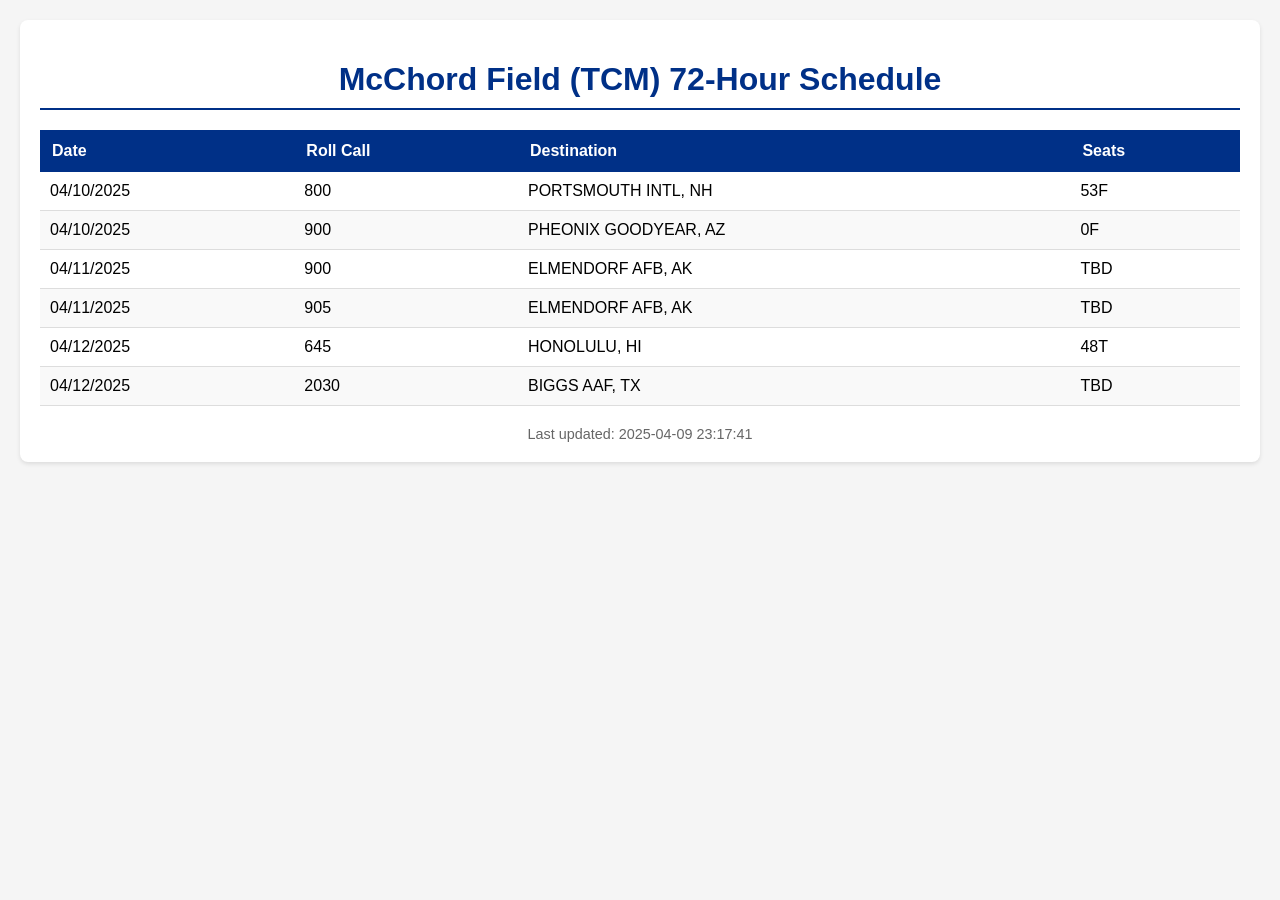
==== index.html @ 62aa18d7 "Initial commit" ====
<!DOCTYPE html>
    <html>
    <head>
        <title>McChord Field (TCM) 72-Hour Schedule</title>
        <style>
            body {
                font-family: Arial, sans-serif;
                margin: 20px;
                background-color: #f5f5f5;
            }
            .container {
                max-width: 1200px;
                margin: 0 auto;
                background-color: white;
                padding: 20px;
                border-radius: 8px;
                box-shadow: 0 2px 4px rgba(0, 0, 0, 0.1);
            }
            h1 {
                color: #003087;
                text-align: center;
                padding-bottom: 10px;
                border-bottom: 2px solid #003087;
                margin-bottom: 20px;
            }
            table {
                width: 100%;
                border-collapse: collapse;
                margin-top: 20px;
            }
            th {
                background-color: #003087;
                color: white;
                padding: 12px;
                text-align: left;
            }
            td {
                padding: 10px;
                border-bottom: 1px solid #ddd;
            }
            tr:nth-child(even) {
                background-color: #f9f9f9;
            }
            tr:hover {
                background-color: #f0f0f0;
            }
            .timestamp {
                text-align: center;
                color: #666;
                font-size: 0.9em;
                margin-top: 20px;
            }
        </style>
    </head>
    <body>
        <div class="container">
            <h1>McChord Field (TCM) 72-Hour Schedule</h1>
            <table class="dataframe table">
  <thead>
    <tr style="text-align: right;">
      <th>Date</th>
      <th>Roll Call</th>
      <th>Destination</th>
      <th>Seats</th>
    </tr>
  </thead>
  <tbody>
    <tr>
      <td>04/10/2025</td>
      <td>800</td>
      <td>PORTSMOUTH INTL, NH</td>
      <td>53F</td>
    </tr>
    <tr>
      <td>04/10/2025</td>
      <td>900</td>
      <td>PHEONIX GOODYEAR, AZ</td>
      <td>0F</td>
    </tr>
    <tr>
      <td>04/11/2025</td>
      <td>900</td>
      <td>ELMENDORF AFB, AK</td>
      <td>TBD</td>
    </tr>
    <tr>
      <td>04/11/2025</td>
      <td>905</td>
      <td>ELMENDORF AFB, AK</td>
      <td>TBD</td>
    </tr>
    <tr>
      <td>04/12/2025</td>
      <td>645</td>
      <td>HONOLULU, HI</td>
      <td>48T</td>
    </tr>
    <tr>
      <td>04/12/2025</td>
      <td>2030</td>
      <td>BIGGS AAF, TX</td>
      <td>TBD</td>
    </tr>
  </tbody>
</table>
            <div class="timestamp">Last updated: 2025-04-09 23:17:41</div>
        </div>
    </body>
    </html>
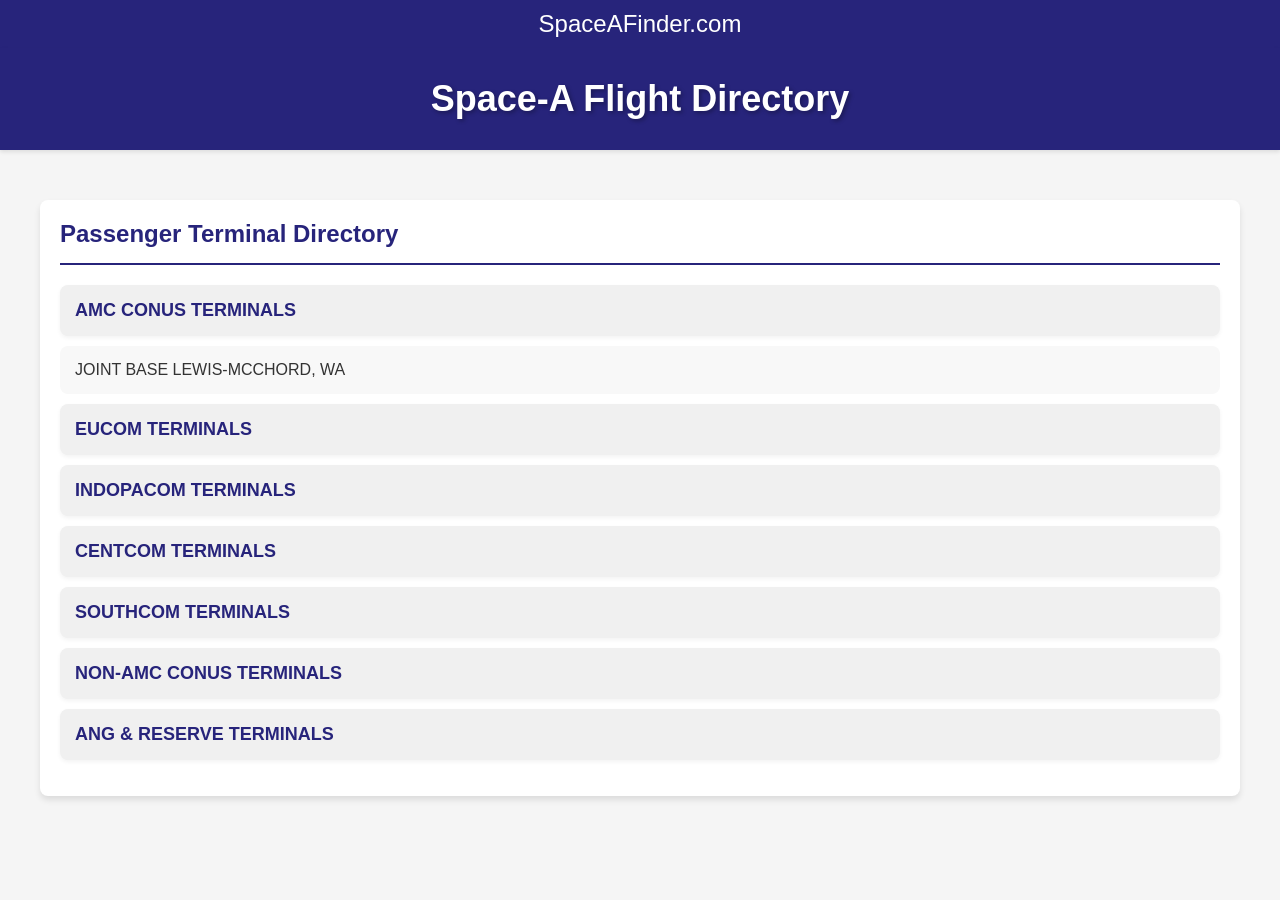
==== commit d3ba6368: "Update website content - 2025-04-11 16:00:18 UTC" ====
--- a/index.html
+++ b/index.html
@@ -2,109 +2,171 @@
     <!DOCTYPE html>
     <html>
     <head>
-        <title>McChord Field (TCM) 72-Hour Schedule</title>
+        <title>SpaceAFinder.com</title>
         <style>
-            body {
-                font-family: Arial, sans-serif;
-                margin: 20px;
-                background-color: #f5f5f5;
+            
+        body {
+            font-family: 'Segoe UI', Arial, sans-serif;
+            margin: 0;
+            padding: 0;
+            background-color: #f5f5f5;
+            min-height: 100vh;
+        }
+        .site-header {
+            background-color: #27247B;
+            color: white;
+            text-align: center;
+            padding: 10px;
+            font-size: 24px;
+            box-shadow: 0 2px 4px rgba(0,0,0,0.1);
+        }
+        .site-header a {
+            color: white;
+            text-decoration: none;
+        }
+        .page-header {
+            background-color: #27247B;
+            color: white;
+            text-align: center;
+            padding: 30px 20px;
+            margin-bottom: 30px;
+            box-shadow: 0 2px 4px rgba(0,0,0,0.1);
+        }
+        .page-header h1 {
+            font-size: 36px;
+            margin: 0;
+            text-shadow: 2px 2px 4px rgba(0,0,0,0.3);
+        }
+        .container {
+            max-width: 1200px;
+            margin: 0 auto;
+            padding: 20px;
+        }
+        .back-link {
+            display: inline-block;
+            margin-bottom: 20px;
+            color: #27247B;
+            text-decoration: none;
+            font-size: 16px;
+            transition: all 0.3s ease;
+        }
+        .back-link:hover {
+            color: #1a1852;
+            transform: translateX(-5px);
+        }
+        .nav-section {
+            background-color: white;
+            border-radius: 8px;
+            padding: 20px;
+            margin-bottom: 20px;
+            box-shadow: 0 4px 6px rgba(0,0,0,0.1);
+        }
+        table {
+            width: 100%;
+            border-collapse: collapse;
+            border: none;
+            box-shadow: 0 4px 6px rgba(0,0,0,0.1);
+            background-color: white;
+            border-radius: 8px;
+            overflow: hidden;
+        }
+        th {
+            background-color: #27247B;
+            color: white;
+            padding: 15px;
+            text-align: center;
+            font-size: 16px;
+            font-weight: 600;
+        }
+        td {
+            padding: 12px;
+            text-align: center;
+            border-bottom: 1px solid #eee;
+            background-color: white;
+        }
+        tr:nth-child(even) td {
+            background-color: #f8f9fa;
+        }
+        tr:hover td {
+            background-color: #f0f0f0;
+        }
+        .timestamp {
+            text-align: right;
+            color: #666;
+            font-size: 0.9em;
+            margin-top: 20px;
+            font-style: italic;
+        }
+    
+            .nav-links {
+                list-style: none;
+                padding: 0;
             }
-            .container {
-                max-width: 1200px;
-                margin: 0 auto;
-                background-color: white;
-                padding: 20px;
+            .nav-links li {
+                margin: 10px 0;
+            }
+            .nav-links a {
+                color: #333;
+                text-decoration: none;
+                font-size: 16px;
+                display: block;
+                padding: 15px;
                 border-radius: 8px;
-                box-shadow: 0 2px 4px rgba(0, 0, 0, 0.1);
+                transition: all 0.3s ease;
+                background-color: #f8f8f8;
             }
-            h1 {
-                color: #003087;
-                text-align: center;
-                padding-bottom: 10px;
-                border-bottom: 2px solid #003087;
-                margin-bottom: 20px;
+            .nav-links a:hover {
+                background-color: #27247B;
+                color: white;
+                transform: translateX(10px);
             }
-            table {
-                width: 100%;
-                border-collapse: collapse;
-                margin-top: 20px;
+            .terminal-section {
+                margin-left: 20px;
             }
-            th {
-                background-color: #003087;
-                color: white;
-                padding: 12px;
-                text-align: left;
+            .main-section {
+                font-weight: 600;
+                font-size: 18px;
+                color: #27247B;
+                padding: 15px;
+                background-color: #f0f0f0;
+                border-radius: 8px;
+                margin: 15px 0;
+                box-shadow: 0 2px 4px rgba(0,0,0,0.05);
             }
-            td {
-                padding: 10px;
-                border-bottom: 1px solid #ddd;
-            }
-            tr:nth-child(even) {
-                background-color: #f9f9f9;
-            }
-            tr:hover {
-                background-color: #f0f0f0;
-            }
-            .timestamp {
-                text-align: center;
-                color: #666;
-                font-size: 0.9em;
-                margin-top: 20px;
+            h2 {
+                color: #27247B;
+                border-bottom: 2px solid #27247B;
+                padding-bottom: 15px;
+                margin-top: 0;
+                font-size: 24px;
             }
         </style>
     </head>
     <body>
+        <div class="site-header">
+            <a href="index.html">SpaceAFinder.com</a>
+        </div>
+        <div class="page-header">
+            <h1>Space-A Flight Directory</h1>
+        </div>
         <div class="container">
-            <h1>McChord Field (TCM) 72-Hour Schedule</h1>
-            <table class="dataframe table">
-  <thead>
-    <tr style="text-align: right;">
-      <th>Date</th>
-      <th>Roll Call</th>
-      <th>Destination</th>
-      <th>Seats</th>
-    </tr>
-  </thead>
-  <tbody>
-    <tr>
-      <td>04/10/2025</td>
-      <td>800</td>
-      <td>PORTSMOUTH INTL, NH</td>
-      <td>53F</td>
-    </tr>
-    <tr>
-      <td>04/10/2025</td>
-      <td>900</td>
-      <td>PHEONIX GOODYEAR, AZ</td>
-      <td>0F</td>
-    </tr>
-    <tr>
-      <td>04/11/2025</td>
-      <td>900</td>
-      <td>ELMENDORF AFB, AK</td>
-      <td>TBD</td>
-    </tr>
-    <tr>
-      <td>04/11/2025</td>
-      <td>905</td>
-      <td>ELMENDORF AFB, AK</td>
-      <td>TBD</td>
-    </tr>
-    <tr>
-      <td>04/12/2025</td>
-      <td>645</td>
-      <td>HONOLULU, HI</td>
-      <td>48T</td>
-    </tr>
-    <tr>
-      <td>04/12/2025</td>
-      <td>2030</td>
-      <td>BIGGS AAF, TX</td>
-      <td>TBD</td>
-    </tr>
-  </tbody>
-</table>
-            <div class="timestamp">Last updated: 2025-04-09 23:17:41</div>
+            <div class="nav-section">
+                <h2>Passenger Terminal Directory</h2>
+                <ul class="nav-links">
+                    <li class="main-section">AMC CONUS TERMINALS</li>
+                    <li class="terminal-section">
+                        <ul class="nav-links">
+                            <li><a href="jblm.html">JOINT BASE LEWIS-MCCHORD, WA</a></li>
+                        </ul>
+                    </li>
+                    <li class="main-section">EUCOM TERMINALS</li>
+                    <li class="main-section">INDOPACOM TERMINALS</li>
+                    <li class="main-section">CENTCOM TERMINALS</li>
+                    <li class="main-section">SOUTHCOM TERMINALS</li>
+                    <li class="main-section">NON-AMC CONUS TERMINALS</li>
+                    <li class="main-section">ANG & RESERVE TERMINALS</li>
+                </ul>
+            </div>
         </div>
     </body>
     </html>
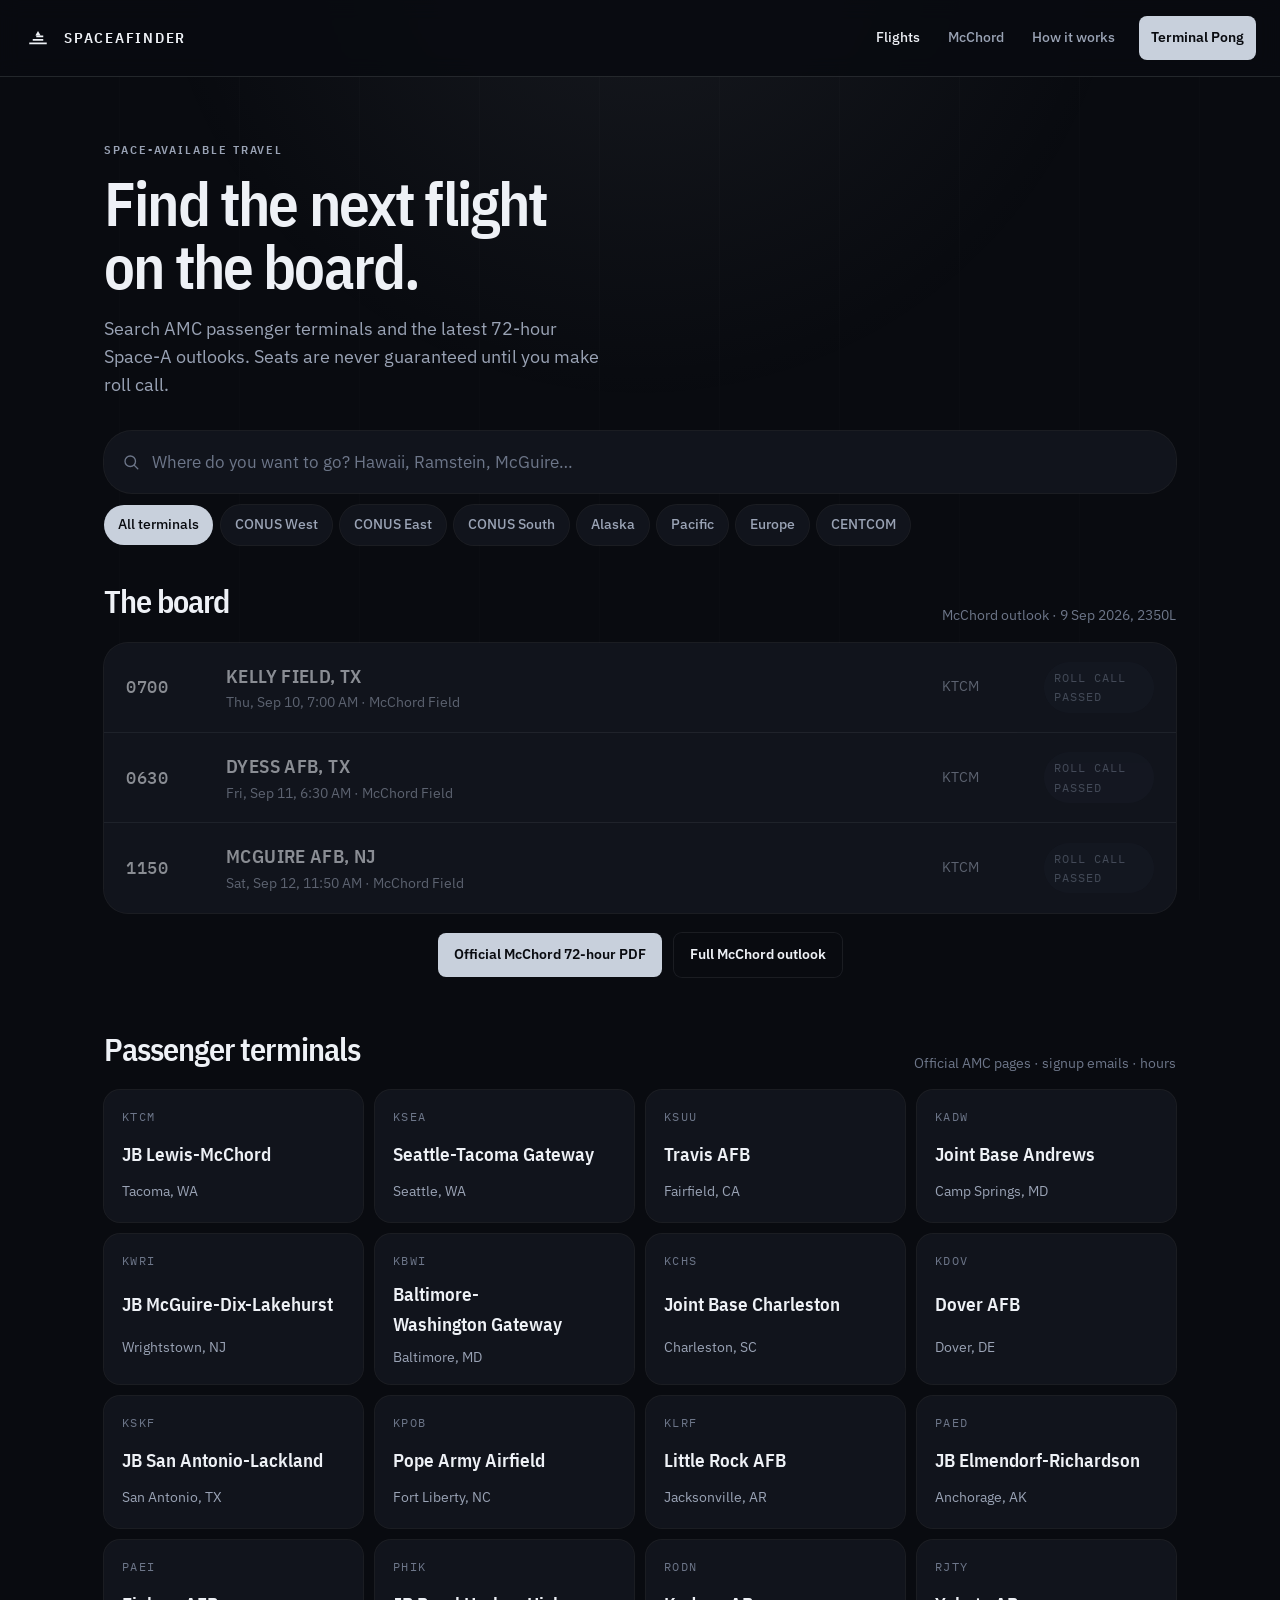
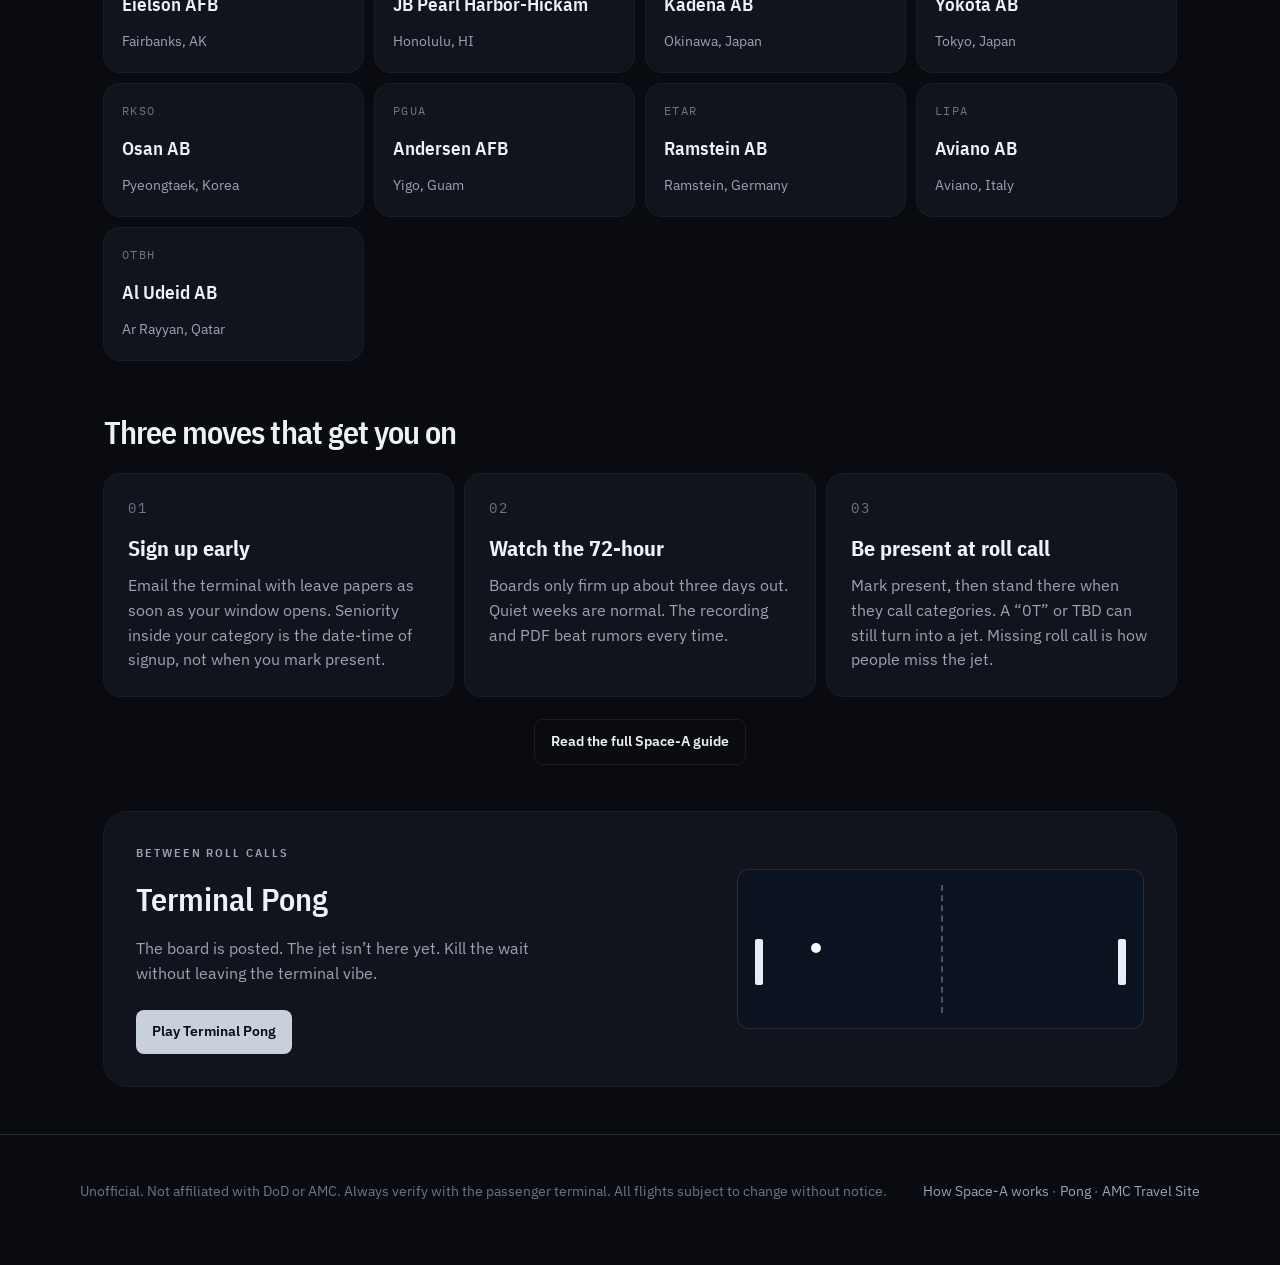
==== commit 97f7f057: "Redesign SpaceAFinder as a Space-A flight board Night-ops homepage with destination search, McChord " ====
--- a/index.html
+++ b/index.html
@@ -1,173 +1,120 @@
+<!DOCTYPE html>
+<html lang="en">
+<head>
+  <meta charset="UTF-8" />
+  <meta name="viewport" content="width=device-width, initial-scale=1" />
+  <title>SpaceAFinder — Find upcoming Space-A flights</title>
+  <meta name="description" content="Find upcoming Space-Available military flights. Search terminals, read 72-hour outlooks, and get to roll call." />
+  <meta name="theme-color" content="#090b10" />
+  <link rel="icon" href="favicon.svg" type="image/svg+xml" />
+  <link rel="preconnect" href="https://fonts.googleapis.com" />
+  <link rel="preconnect" href="https://fonts.gstatic.com" crossorigin />
+  <link href="https://fonts.googleapis.com/css2?family=IBM+Plex+Mono:wght@500&family=IBM+Plex+Sans+Condensed:wght@600&family=IBM+Plex+Sans:wght@400;500;600&display=swap" rel="stylesheet" />
+  <link rel="stylesheet" href="css/site.css" />
+  <meta property="og:title" content="SpaceAFinder — Find upcoming Space-A flights" />
+  <meta property="og:description" content="Search terminals and 72-hour Space-A outlooks. Unofficial. Seats are never guaranteed." />
+</head>
+<body>
+<div class="site-wrap">
+  <header class="topbar">
+    <a class="brand" href="index.html">
+      <span class="brand-mark" aria-hidden="true">
+        <svg viewBox="0 0 32 32"><path d="M6 22h20M10 18h12M14 14h8" stroke="currentColor" stroke-width="2" fill="none"/><path d="M16 8l3 5h-6z" fill="currentColor"/></svg>
+      </span>
+      <span class="brand-name">SpaceAFinder</span>
+    </a>
+    <nav class="nav" aria-label="Primary">
+      <a class="active" href="index.html">Flights</a>
+      <a href="jblm.html">McChord</a>
+      <a href="guide.html">How it works</a>
+      <a class="pong-link" href="pong.html">Terminal Pong</a>
+    </nav>
+  </header>
 
-    <!DOCTYPE html>
-    <html>
-    <head>
-        <title>SpaceAFinder.com</title>
-        <style>
-            
-        body {
-            font-family: 'Segoe UI', Arial, sans-serif;
-            margin: 0;
-            padding: 0;
-            background-color: #f5f5f5;
-            min-height: 100vh;
-        }
-        .site-header {
-            background-color: #27247B;
-            color: white;
-            text-align: center;
-            padding: 10px;
-            font-size: 24px;
-            box-shadow: 0 2px 4px rgba(0,0,0,0.1);
-        }
-        .site-header a {
-            color: white;
-            text-decoration: none;
-        }
-        .page-header {
-            background-color: #27247B;
-            color: white;
-            text-align: center;
-            padding: 30px 20px;
-            margin-bottom: 30px;
-            box-shadow: 0 2px 4px rgba(0,0,0,0.1);
-        }
-        .page-header h1 {
-            font-size: 36px;
-            margin: 0;
-            text-shadow: 2px 2px 4px rgba(0,0,0,0.3);
-        }
-        .container {
-            max-width: 1200px;
-            margin: 0 auto;
-            padding: 20px;
-        }
-        .back-link {
-            display: inline-block;
-            margin-bottom: 20px;
-            color: #27247B;
-            text-decoration: none;
-            font-size: 16px;
-            transition: all 0.3s ease;
-        }
-        .back-link:hover {
-            color: #1a1852;
-            transform: translateX(-5px);
-        }
-        .nav-section {
-            background-color: white;
-            border-radius: 8px;
-            padding: 20px;
-            margin-bottom: 20px;
-            box-shadow: 0 4px 6px rgba(0,0,0,0.1);
-        }
-        table {
-            width: 100%;
-            border-collapse: collapse;
-            border: none;
-            box-shadow: 0 4px 6px rgba(0,0,0,0.1);
-            background-color: white;
-            border-radius: 8px;
-            overflow: hidden;
-        }
-        th {
-            background-color: #27247B;
-            color: white;
-            padding: 15px;
-            text-align: center;
-            font-size: 16px;
-            font-weight: 600;
-        }
-        td {
-            padding: 12px;
-            text-align: center;
-            border-bottom: 1px solid #eee;
-            background-color: white;
-        }
-        tr:nth-child(even) td {
-            background-color: #f8f9fa;
-        }
-        tr:hover td {
-            background-color: #f0f0f0;
-        }
-        .timestamp {
-            text-align: right;
-            color: #666;
-            font-size: 0.9em;
-            margin-top: 20px;
-            font-style: italic;
-        }
-    
-            .nav-links {
-                list-style: none;
-                padding: 0;
-            }
-            .nav-links li {
-                margin: 10px 0;
-            }
-            .nav-links a {
-                color: #333;
-                text-decoration: none;
-                font-size: 16px;
-                display: block;
-                padding: 15px;
-                border-radius: 8px;
-                transition: all 0.3s ease;
-                background-color: #f8f8f8;
-            }
-            .nav-links a:hover {
-                background-color: #27247B;
-                color: white;
-                transform: translateX(10px);
-            }
-            .terminal-section {
-                margin-left: 20px;
-            }
-            .main-section {
-                font-weight: 600;
-                font-size: 18px;
-                color: #27247B;
-                padding: 15px;
-                background-color: #f0f0f0;
-                border-radius: 8px;
-                margin: 15px 0;
-                box-shadow: 0 2px 4px rgba(0,0,0,0.05);
-            }
-            h2 {
-                color: #27247B;
-                border-bottom: 2px solid #27247B;
-                padding-bottom: 15px;
-                margin-top: 0;
-                font-size: 24px;
-            }
-        </style>
-    </head>
-    <body>
-        <div class="site-header">
-            <a href="index.html">SpaceAFinder.com</a>
-        </div>
-        <div class="page-header">
-            <h1>Space-A Flight Directory</h1>
-        </div>
-        <div class="container">
-            <div class="nav-section">
-                <h2>Passenger Terminal Directory</h2>
-                <ul class="nav-links">
-                    <li class="main-section">AMC CONUS TERMINALS</li>
-                    <li class="terminal-section">
-                        <ul class="nav-links">
-                            <li><a href="jblm.html">JOINT BASE LEWIS-MCCHORD, WA</a></li>
-                        </ul>
-                    </li>
-                    <li class="main-section">EUCOM TERMINALS</li>
-                    <li class="main-section">INDOPACOM TERMINALS</li>
-                    <li class="main-section">CENTCOM TERMINALS</li>
-                    <li class="main-section">SOUTHCOM TERMINALS</li>
-                    <li class="main-section">NON-AMC CONUS TERMINALS</li>
-                    <li class="main-section">ANG & RESERVE TERMINALS</li>
-                </ul>
-            </div>
-        </div>
-    </body>
-    </html>
-    +  <section class="hero">
+    <div class="kicker">Space-available travel</div>
+    <h1>Find the next flight on the board.</h1>
+    <p class="lede">Search AMC passenger terminals and the latest 72-hour Space-A outlooks. Seats are never guaranteed until you make roll call.</p>
+    <div class="search-block">
+      <label class="search-shell">
+        <svg width="18" height="18" viewBox="0 0 24 24" fill="none" aria-hidden="true"><circle cx="11" cy="11" r="7" stroke="currentColor" stroke-width="1.8"/><path d="M16.5 16.5L21 21" stroke="currentColor" stroke-width="1.8" stroke-linecap="round"/></svg>
+        <input id="q" type="search" placeholder="Where do you want to go? Hawaii, Ramstein, McGuire…" autocomplete="off" />
+      </label>
+      <div class="chips" id="chips" role="tablist" aria-label="Filter by theater"></div>
+    </div>
+  </section>
+
+  <section class="section">
+    <div class="section-head">
+      <h2>The board</h2>
+      <div class="meta" id="asof"></div>
+    </div>
+    <div class="board" id="board"></div>
+    <div class="cta-row" style="margin-top:20px">
+      <a class="btn btn-primary" href="https://www.amc.af.mil/Portals/12/AMC%20Tvl%20Pg/Passenger%20Terminals/AMC%20CONUS%20Terminals/Joint%20Base%20Lewis-McChord%20Passenger%20Terminal/TCM72hr.pdf">Official McChord 72-hour PDF</a>
+      <a class="btn btn-ghost" href="schedule.html">Full McChord outlook</a>
+    </div>
+  </section>
+
+  <section class="section">
+    <div class="section-head">
+      <h2>Passenger terminals</h2>
+      <div class="meta">Official AMC pages · signup emails · hours</div>
+    </div>
+    <div class="terminal-grid" id="terminals"></div>
+  </section>
+
+  <section class="section">
+    <div class="section-head">
+      <h2>Three moves that get you on</h2>
+    </div>
+    <div class="steps">
+      <article class="step">
+        <div class="num">01</div>
+        <h3>Sign up early</h3>
+        <p>Email the terminal with leave papers as soon as your window opens. Seniority inside your category is the date-time of signup, not when you mark present.</p>
+      </article>
+      <article class="step">
+        <div class="num">02</div>
+        <h3>Watch the 72-hour</h3>
+        <p>Boards only firm up about three days out. Quiet weeks are normal. The recording and PDF beat rumors every time.</p>
+      </article>
+      <article class="step">
+        <div class="num">03</div>
+        <h3>Be present at roll call</h3>
+        <p>Mark present, then stand there when they call categories. A “0T” or TBD can still turn into a jet. Missing roll call is how people miss the jet.</p>
+      </article>
+    </div>
+    <div class="cta-row">
+      <a class="btn btn-ghost" href="guide.html">Read the full Space-A guide</a>
+    </div>
+  </section>
+
+  <section class="section">
+    <div class="pong-cta">
+      <div>
+        <div class="kicker">Between roll calls</div>
+        <h2>Terminal Pong</h2>
+        <p>The board is posted. The jet isn’t here yet. Kill the wait without leaving the terminal vibe.</p>
+        <a class="btn btn-primary" href="pong.html">Play Terminal Pong</a>
+      </div>
+      <div class="court-mini" aria-hidden="true">
+        <div class="net"></div>
+        <div class="pad-l"></div>
+        <div class="pad-r"></div>
+        <div class="ball"></div>
+      </div>
+    </div>
+  </section>
+
+  <footer class="site-footer">
+    <div class="inner">
+      <p>Unofficial. Not affiliated with DoD or AMC. Always verify with the passenger terminal. All flights subject to change without notice.</p>
+      <p><a href="guide.html">How Space-A works</a> · <a href="pong.html">Pong</a> · <a href="https://www.amc.af.mil/AMC-Travel-Site/">AMC Travel Site</a></p>
+    </div>
+  </footer>
+</div>
+<script src="js/data.js"></script>
+<script src="js/app.js"></script>
+</body>
+</html>
--- a/css/site.css
+++ b/css/site.css
@@ -0,0 +1,573 @@
+:root {
+  --bg: #090b10;
+  --bg-elevated: #11141c;
+  --bg-subtle: #171b26;
+  --fg: #eef1f6;
+  --fg-muted: #9aa3b5;
+  --fg-subtle: #6d7689;
+  --border: color-mix(in oklab, var(--fg) 12%, transparent);
+  --border-strong: color-mix(in oklab, var(--fg) 22%, transparent);
+  --accent: #c8d0dc;
+  --accent-fg: #090b10;
+  --firm: #7dcea0;
+  --tent: #d7c07a;
+  --tbd: #9aa3b5;
+  --gone: #6d7689;
+  --radius-xs: 4px;
+  --radius-sm: 8px;
+  --radius-md: 12px;
+  --radius-lg: 16px;
+  --radius-xl: 24px;
+  --space-1: 4px;
+  --space-2: 8px;
+  --space-3: 12px;
+  --space-4: 16px;
+  --space-5: 24px;
+  --space-6: 32px;
+  --space-7: 48px;
+  --space-8: 64px;
+  --font-display: "IBM Plex Sans Condensed", "Arial Narrow", sans-serif;
+  --font-body: "IBM Plex Sans", "Segoe UI", system-ui, sans-serif;
+  --font-mono: "IBM Plex Mono", ui-monospace, "SF Mono", Menlo, Consolas, monospace;
+  --text-xs: 0.75rem;
+  --text-sm: 0.875rem;
+  --text-base: 1rem;
+  --text-lg: 1.125rem;
+  --text-xl: clamp(1.5rem, 1.2rem + 1vw, 2rem);
+  --text-2xl: clamp(2.25rem, 1.4rem + 3vw, 4.25rem);
+  --leading-tight: 1.05;
+  --leading-snug: 1.25;
+  --leading-normal: 1.55;
+  --tracking-display: -0.03em;
+  --tracking-wide: 0.16em;
+  --motion-quick: 150ms;
+  --motion-fast: 250ms;
+  --ease-out: cubic-bezier(0.23, 1, 0.32, 1);
+  --shadow: 0 0 0 1px rgba(238, 241, 246, 0.08);
+  --max: 1120px;
+}
+
+*, *::before, *::after { box-sizing: border-box; }
+html { -webkit-font-smoothing: antialiased; -moz-osx-font-smoothing: grayscale; }
+html, body { min-height: 100%; }
+body {
+  margin: 0;
+  background: var(--bg);
+  color: var(--fg);
+  font-family: var(--font-body);
+  font-size: var(--text-base);
+  line-height: var(--leading-normal);
+}
+button:not(:disabled), [role="button"]:not(:disabled) { cursor: pointer; }
+a { color: inherit; }
+img { max-width: 100%; }
+h1, h2, h3 { text-wrap: balance; margin: 0; }
+p { text-wrap: pretty; }
+.tabular { font-variant-numeric: tabular-nums; }
+
+body::before {
+  content: "";
+  position: fixed;
+  inset: 0;
+  pointer-events: none;
+  z-index: 0;
+  background:
+    radial-gradient(circle at 50% -10%, rgba(200, 208, 220, 0.08), transparent 42%),
+    repeating-linear-gradient(
+      90deg,
+      transparent 0,
+      transparent 119px,
+      rgba(238, 241, 246, 0.025) 120px
+    );
+}
+
+.site-wrap { position: relative; z-index: 1; }
+
+.topbar {
+  display: flex;
+  align-items: center;
+  justify-content: space-between;
+  gap: var(--space-4);
+  padding: var(--space-4) var(--space-5);
+  border-bottom: 1px solid var(--border);
+  background: color-mix(in oklab, var(--bg) 88%, transparent);
+  backdrop-filter: blur(10px);
+  position: sticky;
+  top: 0;
+  z-index: 20;
+}
+.brand {
+  display: flex;
+  align-items: center;
+  gap: var(--space-3);
+  text-decoration: none;
+  color: var(--fg);
+}
+.brand-mark {
+  width: 28px;
+  height: 28px;
+  display: grid;
+  place-items: center;
+}
+.brand-mark svg { width: 28px; height: 28px; }
+.brand-name {
+  font-family: var(--font-display);
+  font-weight: 600;
+  letter-spacing: 0.12em;
+  font-size: 0.92rem;
+  text-transform: uppercase;
+}
+.nav {
+  display: flex;
+  align-items: center;
+  gap: var(--space-1);
+}
+.nav a {
+  text-decoration: none;
+  color: var(--fg-muted);
+  font-size: var(--text-sm);
+  font-weight: 500;
+  padding: 10px 12px;
+  min-height: 44px;
+  display: inline-flex;
+  align-items: center;
+  border-radius: var(--radius-sm);
+  transition: color var(--motion-quick) var(--ease-out), background var(--motion-quick) var(--ease-out);
+}
+.nav a:hover { color: var(--fg); background: var(--bg-subtle); }
+.nav a.active { color: var(--fg); }
+.nav a.pong-link {
+  color: var(--accent-fg);
+  background: var(--accent);
+  margin-left: var(--space-2);
+  font-weight: 600;
+}
+.nav a.pong-link:hover { color: var(--accent-fg); filter: brightness(1.06); }
+
+.hero {
+  padding: var(--space-8) var(--space-5) var(--space-6);
+  max-width: var(--max);
+  margin: 0 auto;
+}
+.kicker {
+  font-family: var(--font-display);
+  text-transform: uppercase;
+  letter-spacing: var(--tracking-wide);
+  font-size: var(--text-xs);
+  color: var(--fg-muted);
+  font-weight: 600;
+  margin-bottom: var(--space-3);
+}
+.hero h1 {
+  font-family: var(--font-display);
+  font-size: var(--text-2xl);
+  font-weight: 600;
+  letter-spacing: var(--tracking-display);
+  line-height: var(--leading-tight);
+  max-width: 14ch;
+}
+.hero .lede {
+  margin: var(--space-4) 0 0;
+  color: var(--fg-muted);
+  max-width: 46ch;
+  font-size: var(--text-lg);
+}
+
+.search-block {
+  margin-top: var(--space-6);
+  display: grid;
+  gap: var(--space-3);
+}
+.search-shell {
+  display: flex;
+  align-items: center;
+  gap: var(--space-3);
+  background: var(--bg-elevated);
+  box-shadow: var(--shadow);
+  border-radius: 28px;
+  padding: 6px 6px 6px 18px;
+}
+.search-shell svg { flex: none; color: var(--fg-subtle); }
+.search-shell input {
+  flex: 1;
+  background: transparent;
+  border: 0;
+  color: var(--fg);
+  font: inherit;
+  font-size: 1.05rem;
+  padding: 12px 0;
+  min-width: 0;
+  outline: none;
+}
+.search-shell input::placeholder { color: var(--fg-subtle); }
+.search-shell:focus-within { box-shadow: 0 0 0 1px rgba(238, 241, 246, 0.28); }
+
+.chips {
+  display: flex;
+  flex-wrap: wrap;
+  gap: var(--space-2);
+}
+.chip {
+  appearance: none;
+  border: 0;
+  background: var(--bg-elevated);
+  color: var(--fg-muted);
+  box-shadow: var(--shadow);
+  border-radius: 999px;
+  padding: 8px 14px;
+  min-height: 40px;
+  font: inherit;
+  font-size: var(--text-sm);
+  font-weight: 500;
+  transition: background var(--motion-quick) var(--ease-out), color var(--motion-quick) var(--ease-out), scale var(--motion-quick) var(--ease-out);
+}
+.chip:hover { color: var(--fg); }
+.chip.active { background: var(--accent); color: var(--accent-fg); box-shadow: none; }
+.chip:active { scale: 0.96; }
+
+.section {
+  max-width: var(--max);
+  margin: 0 auto;
+  padding: 0 var(--space-5) var(--space-7);
+}
+.section-head {
+  display: flex;
+  justify-content: space-between;
+  align-items: end;
+  gap: var(--space-4);
+  margin-bottom: var(--space-4);
+}
+.section-head h2 {
+  font-family: var(--font-display);
+  font-size: var(--text-xl);
+  font-weight: 600;
+  letter-spacing: var(--tracking-display);
+}
+.meta {
+  color: var(--fg-subtle);
+  font-size: var(--text-sm);
+  font-variant-numeric: tabular-nums;
+}
+
+.board {
+  background: var(--bg-elevated);
+  box-shadow: var(--shadow);
+  border-radius: var(--radius-xl);
+  overflow: hidden;
+}
+.board-row {
+  display: grid;
+  grid-template-columns: 88px 1fr minmax(90px, auto) 110px;
+  gap: var(--space-3);
+  align-items: center;
+  padding: 18px 22px;
+  border-top: 1px solid var(--border);
+  text-decoration: none;
+  color: inherit;
+  transition: background var(--motion-quick) var(--ease-out);
+}
+.board-row:first-child { border-top: 0; }
+.board-row:hover { background: var(--bg-subtle); }
+.board-row.past { opacity: 0.55; }
+.time {
+  font-family: var(--font-mono);
+  font-size: 1.05rem;
+  font-weight: 500;
+  letter-spacing: 0.04em;
+}
+.dest {
+  display: grid;
+  gap: 2px;
+  min-width: 0;
+}
+.dest strong {
+  font-family: var(--font-display);
+  font-size: 1.2rem;
+  font-weight: 600;
+  letter-spacing: 0.02em;
+  text-transform: uppercase;
+}
+.dest span { color: var(--fg-muted); font-size: var(--text-sm); }
+.origin-tag { color: var(--fg-muted); font-size: var(--text-sm); }
+.badge {
+  justify-self: end;
+  font-family: var(--font-mono);
+  font-size: 0.78rem;
+  letter-spacing: 0.08em;
+  text-transform: uppercase;
+  padding: 6px 10px;
+  border-radius: 999px;
+  background: var(--bg-subtle);
+  color: var(--fg-muted);
+}
+.badge.firm { color: var(--firm); background: color-mix(in oklab, var(--firm) 14%, transparent); }
+.badge.tent { color: var(--tent); background: color-mix(in oklab, var(--tent) 14%, transparent); }
+.badge.tbd { color: var(--tbd); }
+.badge.gone { color: var(--gone); }
+
+.empty {
+  padding: var(--space-7) var(--space-5);
+  text-align: center;
+}
+.empty h3 {
+  font-family: var(--font-display);
+  font-size: 1.6rem;
+  font-weight: 600;
+}
+.empty p { color: var(--fg-muted); margin: var(--space-3) auto 0; max-width: 42ch; }
+
+.cta-row {
+  display: flex;
+  flex-wrap: wrap;
+  gap: var(--space-3);
+  justify-content: center;
+  margin-top: var(--space-5);
+}
+.btn {
+  display: inline-flex;
+  align-items: center;
+  justify-content: center;
+  gap: 8px;
+  min-height: 44px;
+  padding: 10px 16px;
+  border-radius: var(--radius-sm);
+  text-decoration: none;
+  font-weight: 600;
+  font-size: var(--text-sm);
+  border: 0;
+  font-family: inherit;
+  transition: scale var(--motion-quick) var(--ease-out), filter var(--motion-quick) var(--ease-out), background var(--motion-quick) var(--ease-out);
+}
+.btn:active { scale: 0.96; }
+.btn-primary { background: var(--accent); color: var(--accent-fg); }
+.btn-primary:hover { filter: brightness(1.06); }
+.btn-ghost {
+  background: transparent;
+  color: var(--fg);
+  box-shadow: var(--shadow);
+}
+.btn-ghost:hover { background: var(--bg-subtle); }
+
+.terminal-grid {
+  display: grid;
+  grid-template-columns: repeat(auto-fill, minmax(250px, 1fr));
+  gap: var(--space-3);
+}
+.t-card {
+  display: grid;
+  gap: var(--space-2);
+  padding: 18px 18px 16px;
+  background: var(--bg-elevated);
+  box-shadow: var(--shadow);
+  border-radius: var(--radius-lg);
+  text-decoration: none;
+  color: inherit;
+  min-height: 132px;
+  transition: background var(--motion-quick) var(--ease-out), transform var(--motion-fast) var(--ease-out);
+}
+.t-card:hover { background: var(--bg-subtle); transform: translateY(-2px); }
+.t-card .icao {
+  font-family: var(--font-mono);
+  font-size: var(--text-xs);
+  letter-spacing: 0.12em;
+  color: var(--fg-subtle);
+}
+.t-card h3 {
+  font-family: var(--font-display);
+  font-size: 1.2rem;
+  font-weight: 600;
+}
+.t-card p { margin: 0; color: var(--fg-muted); font-size: var(--text-sm); }
+
+.steps {
+  display: grid;
+  grid-template-columns: repeat(3, 1fr);
+  gap: var(--space-3);
+}
+.step {
+  background: var(--bg-elevated);
+  box-shadow: var(--shadow);
+  border-radius: var(--radius-lg);
+  padding: var(--space-5);
+}
+.step .num {
+  font-family: var(--font-mono);
+  color: var(--fg-subtle);
+  font-size: var(--text-sm);
+  letter-spacing: 0.14em;
+}
+.step h3 {
+  font-family: var(--font-display);
+  font-size: 1.35rem;
+  margin: var(--space-3) 0 var(--space-2);
+}
+.step p { margin: 0; color: var(--fg-muted); }
+
+.pong-cta {
+  display: grid;
+  grid-template-columns: 1.4fr 1fr;
+  gap: var(--space-6);
+  align-items: center;
+  background: var(--bg-elevated);
+  box-shadow: var(--shadow);
+  border-radius: var(--radius-xl);
+  padding: var(--space-6);
+  overflow: hidden;
+  position: relative;
+}
+.pong-cta h2 {
+  font-family: var(--font-display);
+  font-size: var(--text-xl);
+  font-weight: 600;
+}
+.pong-cta p { color: var(--fg-muted); margin: var(--space-3) 0 var(--space-5); max-width: 40ch; }
+.court-mini {
+  height: 160px;
+  border-radius: var(--radius-md);
+  background: #0b1220;
+  box-shadow: inset 0 0 0 1px rgba(238,241,246,.12);
+  position: relative;
+  overflow: hidden;
+}
+.court-mini .net {
+  position: absolute;
+  left: 50%;
+  top: 16px;
+  bottom: 16px;
+  width: 0;
+  border-left: 2px dashed rgba(200,208,220,.35);
+}
+.court-mini .pad-l, .court-mini .pad-r {
+  position: absolute;
+  width: 8px;
+  height: 46px;
+  background: #e8eef8;
+  border-radius: 2px;
+  top: 44%;
+}
+.court-mini .pad-l { left: 18px; animation: pad 2.8s var(--ease-out) infinite alternate; }
+.court-mini .pad-r { right: 18px; animation: pad 2.2s var(--ease-out) infinite alternate-reverse; }
+.court-mini .ball {
+  position: absolute;
+  width: 10px;
+  height: 10px;
+  border-radius: 50%;
+  background: #f4f6f9;
+  top: 46%;
+  left: 18%;
+  animation: ball 2.4s linear infinite;
+}
+@keyframes pad {
+  from { transform: translateY(-18px); }
+  to { transform: translateY(28px); }
+}
+@keyframes ball {
+  0% { left: 22%; top: 38%; }
+  50% { left: 74%; top: 58%; }
+  100% { left: 22%; top: 38%; }
+}
+
+.page-hero {
+  max-width: var(--max);
+  margin: 0 auto;
+  padding: var(--space-7) var(--space-5) var(--space-5);
+}
+.page-hero h1 {
+  font-family: var(--font-display);
+  font-size: var(--text-xl);
+  font-weight: 600;
+  letter-spacing: var(--tracking-display);
+}
+.crumb {
+  display: inline-flex;
+  align-items: center;
+  gap: 8px;
+  color: var(--fg-muted);
+  text-decoration: none;
+  font-size: var(--text-sm);
+  margin-bottom: var(--space-4);
+  min-height: 44px;
+}
+.crumb:hover { color: var(--fg); }
+
+.info-grid {
+  display: grid;
+  grid-template-columns: repeat(auto-fit, minmax(220px, 1fr));
+  gap: var(--space-3);
+  margin-bottom: var(--space-5);
+}
+.stat {
+  background: var(--bg-elevated);
+  box-shadow: var(--shadow);
+  border-radius: var(--radius-md);
+  padding: 16px 18px;
+}
+.stat dt { color: var(--fg-subtle); font-size: var(--text-xs); letter-spacing: 0.12em; text-transform: uppercase; font-weight: 600; }
+.stat dd { margin: 6px 0 0; font-weight: 500; }
+.stat a { color: var(--fg); }
+
+.prose {
+  max-width: 68ch;
+  color: var(--fg-muted);
+}
+.prose h2 {
+  font-family: var(--font-display);
+  color: var(--fg);
+  font-size: 1.5rem;
+  margin: var(--space-6) 0 var(--space-3);
+}
+.prose ul { padding-left: 1.1rem; }
+.prose li { margin: 0.4rem 0; }
+.cat-table {
+  width: 100%;
+  border-collapse: collapse;
+  background: var(--bg-elevated);
+  box-shadow: var(--shadow);
+  border-radius: var(--radius-lg);
+  overflow: hidden;
+  margin: var(--space-4) 0;
+}
+.cat-table th, .cat-table td {
+  text-align: left;
+  padding: 12px 16px;
+  border-bottom: 1px solid var(--border);
+  font-size: var(--text-sm);
+}
+.cat-table th {
+  color: var(--fg-subtle);
+  font-weight: 600;
+  letter-spacing: 0.08em;
+  text-transform: uppercase;
+  font-size: var(--text-xs);
+}
+.cat-table td:first-child { font-family: var(--font-mono); color: var(--fg); }
+
+.site-footer {
+  border-top: 1px solid var(--border);
+  padding: var(--space-6) var(--space-5) var(--space-7);
+  color: var(--fg-subtle);
+  font-size: var(--text-sm);
+}
+.site-footer .inner {
+  max-width: var(--max);
+  margin: 0 auto;
+  display: flex;
+  justify-content: space-between;
+  gap: var(--space-4);
+  flex-wrap: wrap;
+}
+.site-footer a { color: var(--fg-muted); text-decoration: none; }
+.site-footer a:hover { color: var(--fg); }
+
+@media (max-width: 820px) {
+  .steps, .pong-cta { grid-template-columns: 1fr; }
+  .board-row { grid-template-columns: 72px 1fr; }
+  .origin-tag { display: none; }
+  .badge { grid-column: 2; justify-self: start; }
+  .nav a:not(.pong-link) { display: none; }
+  .brand-name { letter-spacing: 0.08em; }
+}
+@media (prefers-reduced-motion: reduce) {
+  .court-mini .pad-l, .court-mini .pad-r, .court-mini .ball { animation: none; }
+  .t-card, .chip, .btn { transition: none; }
+}
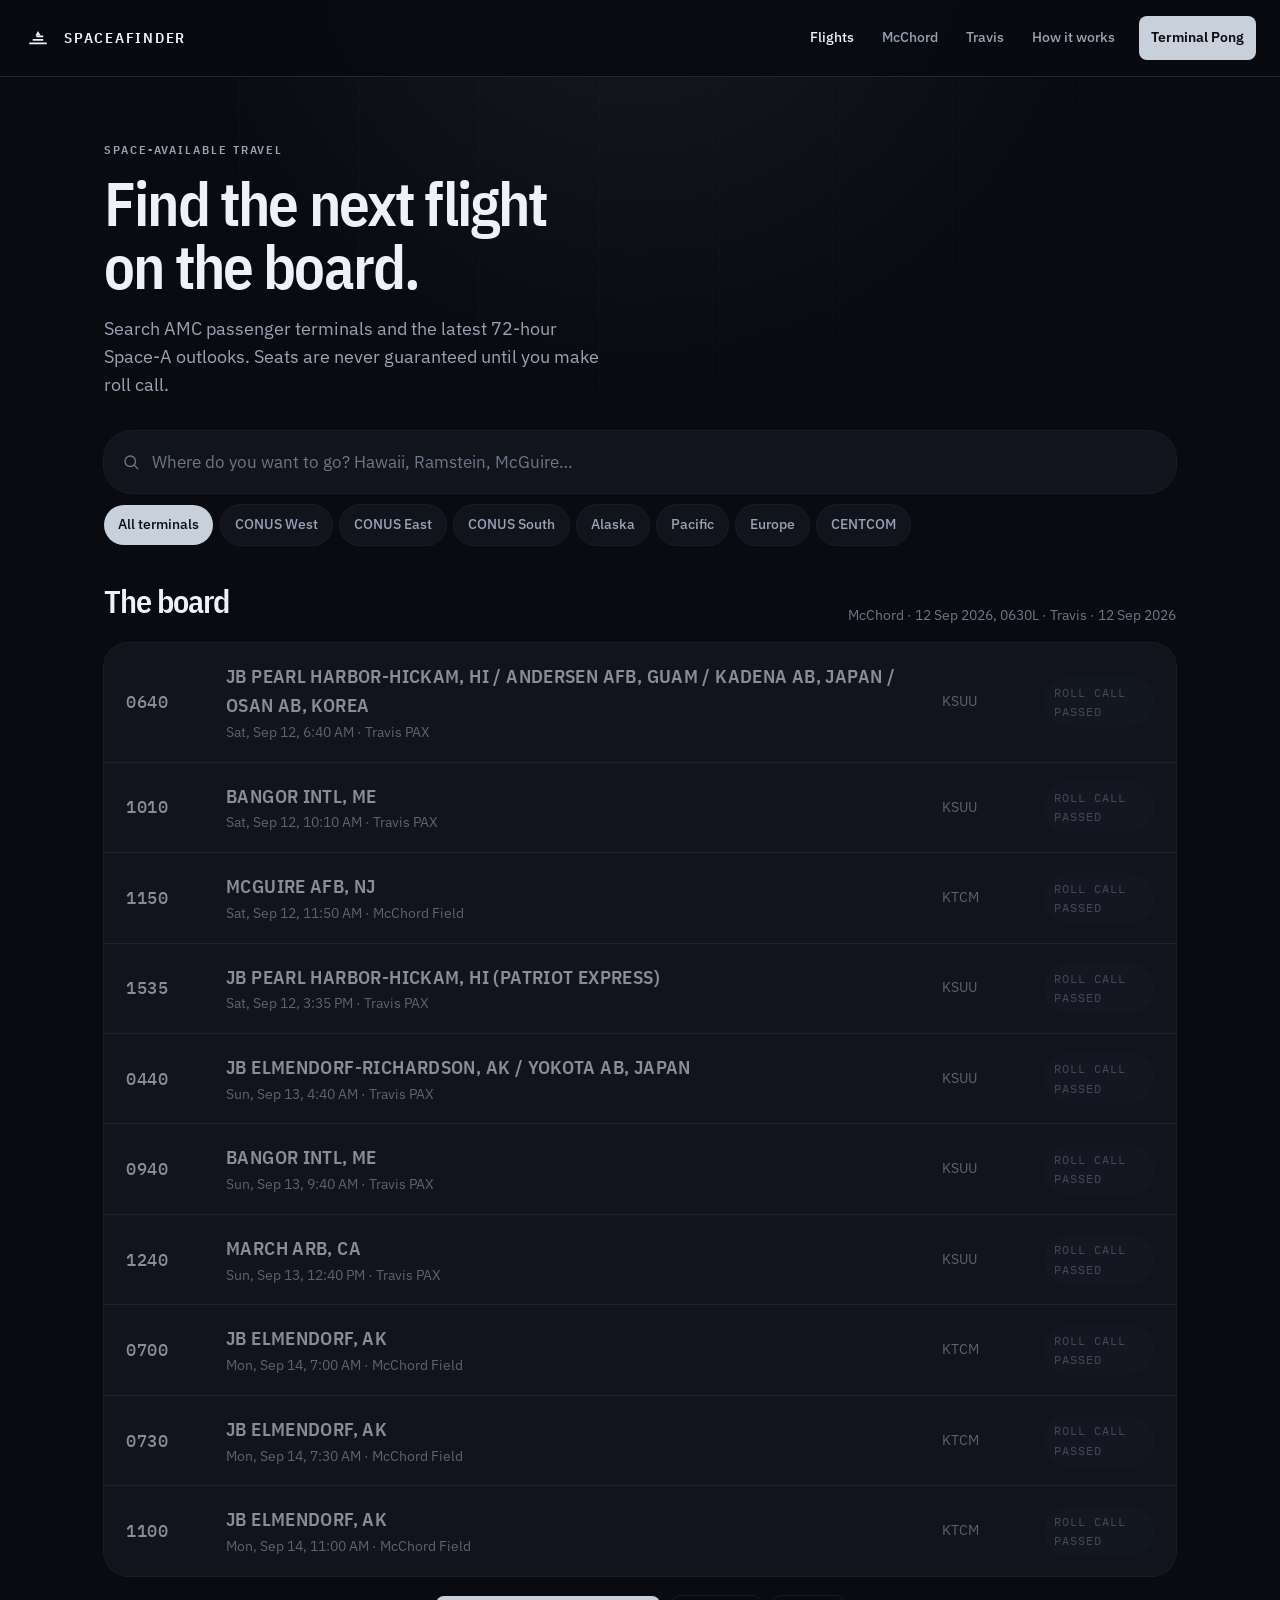
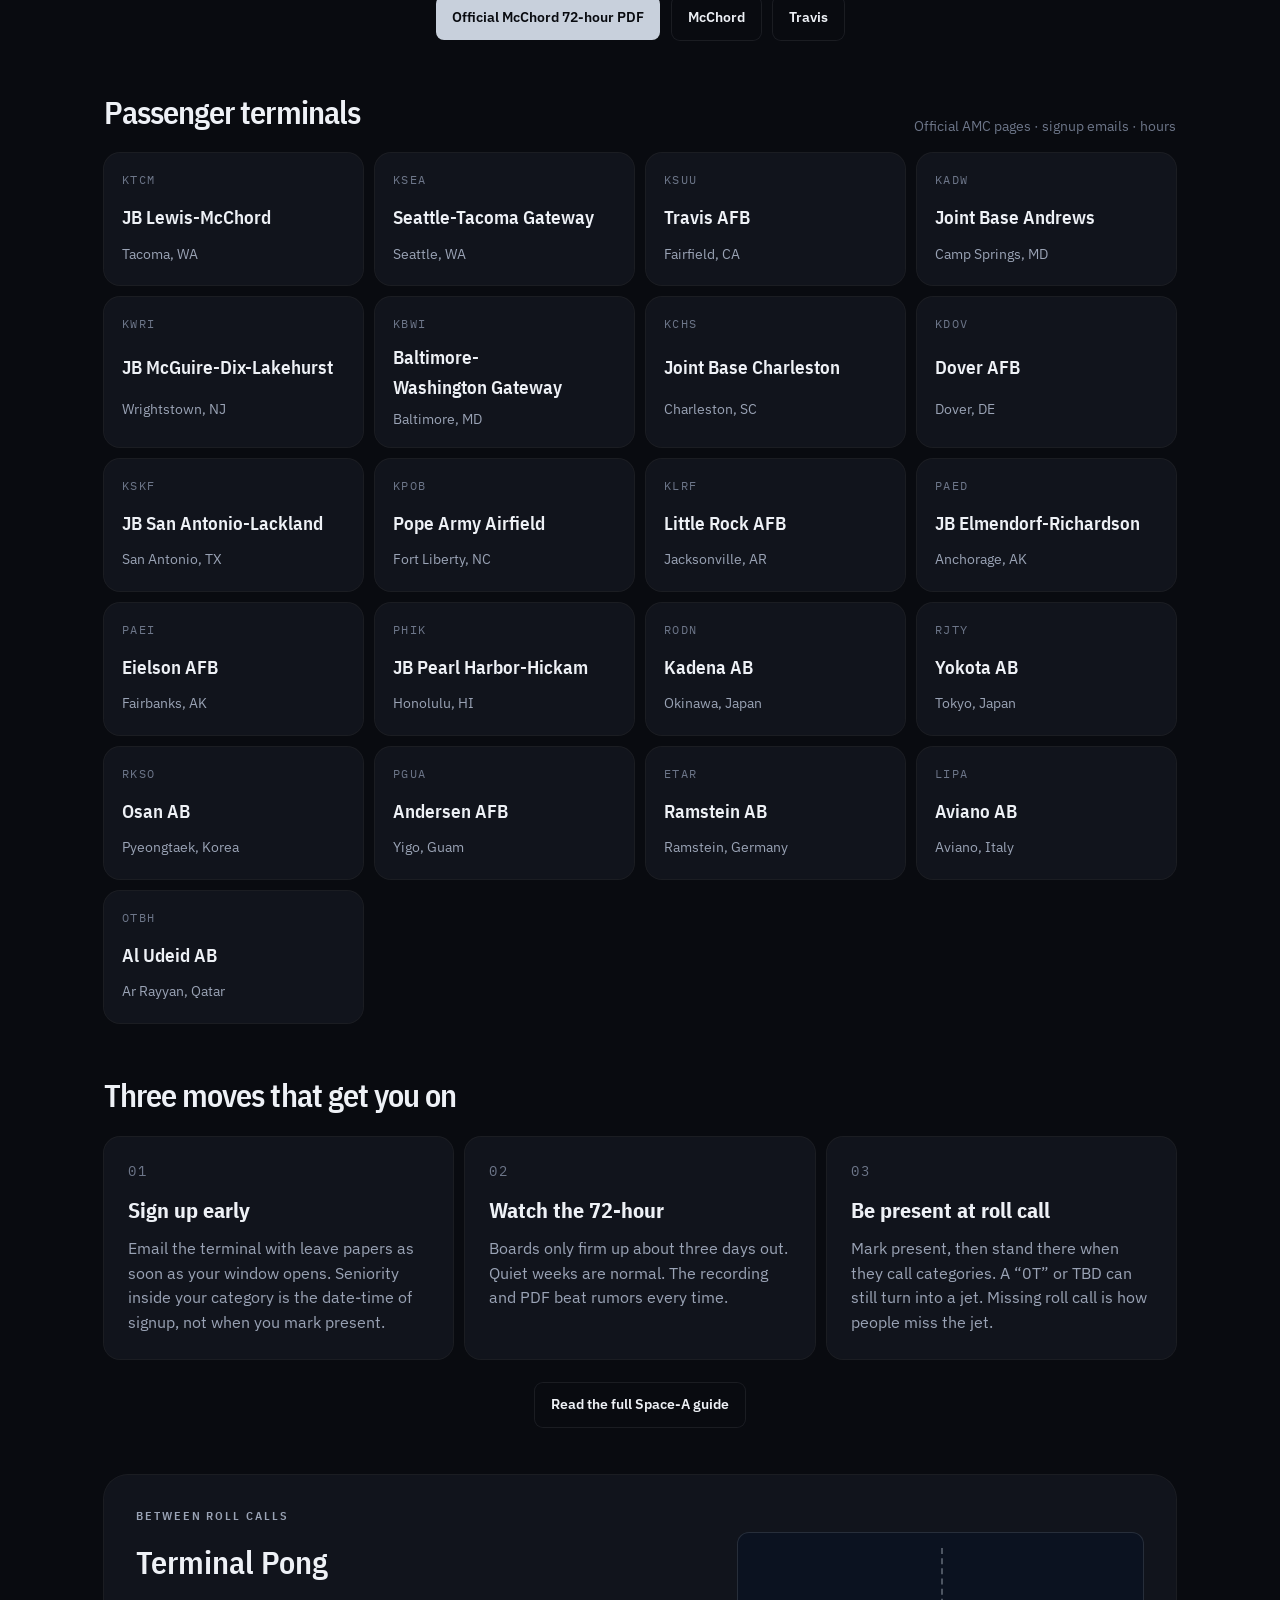
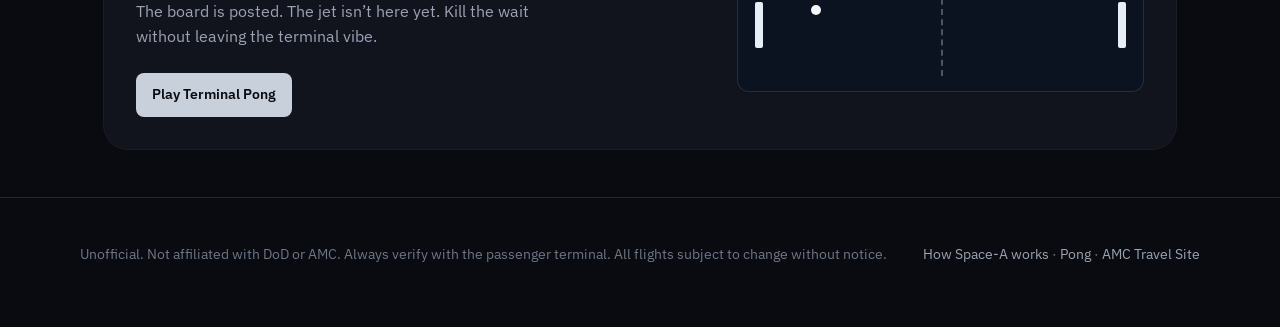
==== commit 54c2fe75: "Add Travis AFB 72-hour board to the daily pull Travis posts dated TRAVIS_72HRS_DDMMMYY.pdf files. Th" ====
--- a/index.html
+++ b/index.html
@@ -26,6 +26,7 @@
     <nav class="nav" aria-label="Primary">
       <a class="active" href="index.html">Flights</a>
       <a href="jblm.html">McChord</a>
+      <a href="travis.html">Travis</a>
       <a href="guide.html">How it works</a>
       <a class="pong-link" href="pong.html">Terminal Pong</a>
     </nav>
@@ -52,7 +53,8 @@
     <div class="board" id="board"></div>
     <div class="cta-row" style="margin-top:20px">
       <a class="btn btn-primary" href="https://www.amc.af.mil/Portals/12/AMC%20Tvl%20Pg/Passenger%20Terminals/AMC%20CONUS%20Terminals/Joint%20Base%20Lewis-McChord%20Passenger%20Terminal/TCM72hr.pdf">Official McChord 72-hour PDF</a>
-      <a class="btn btn-ghost" href="schedule.html">Full McChord outlook</a>
+      <a class="btn btn-ghost" href="jblm.html">McChord</a>
+      <a class="btn btn-ghost" href="travis.html">Travis</a>
     </div>
   </section>
 
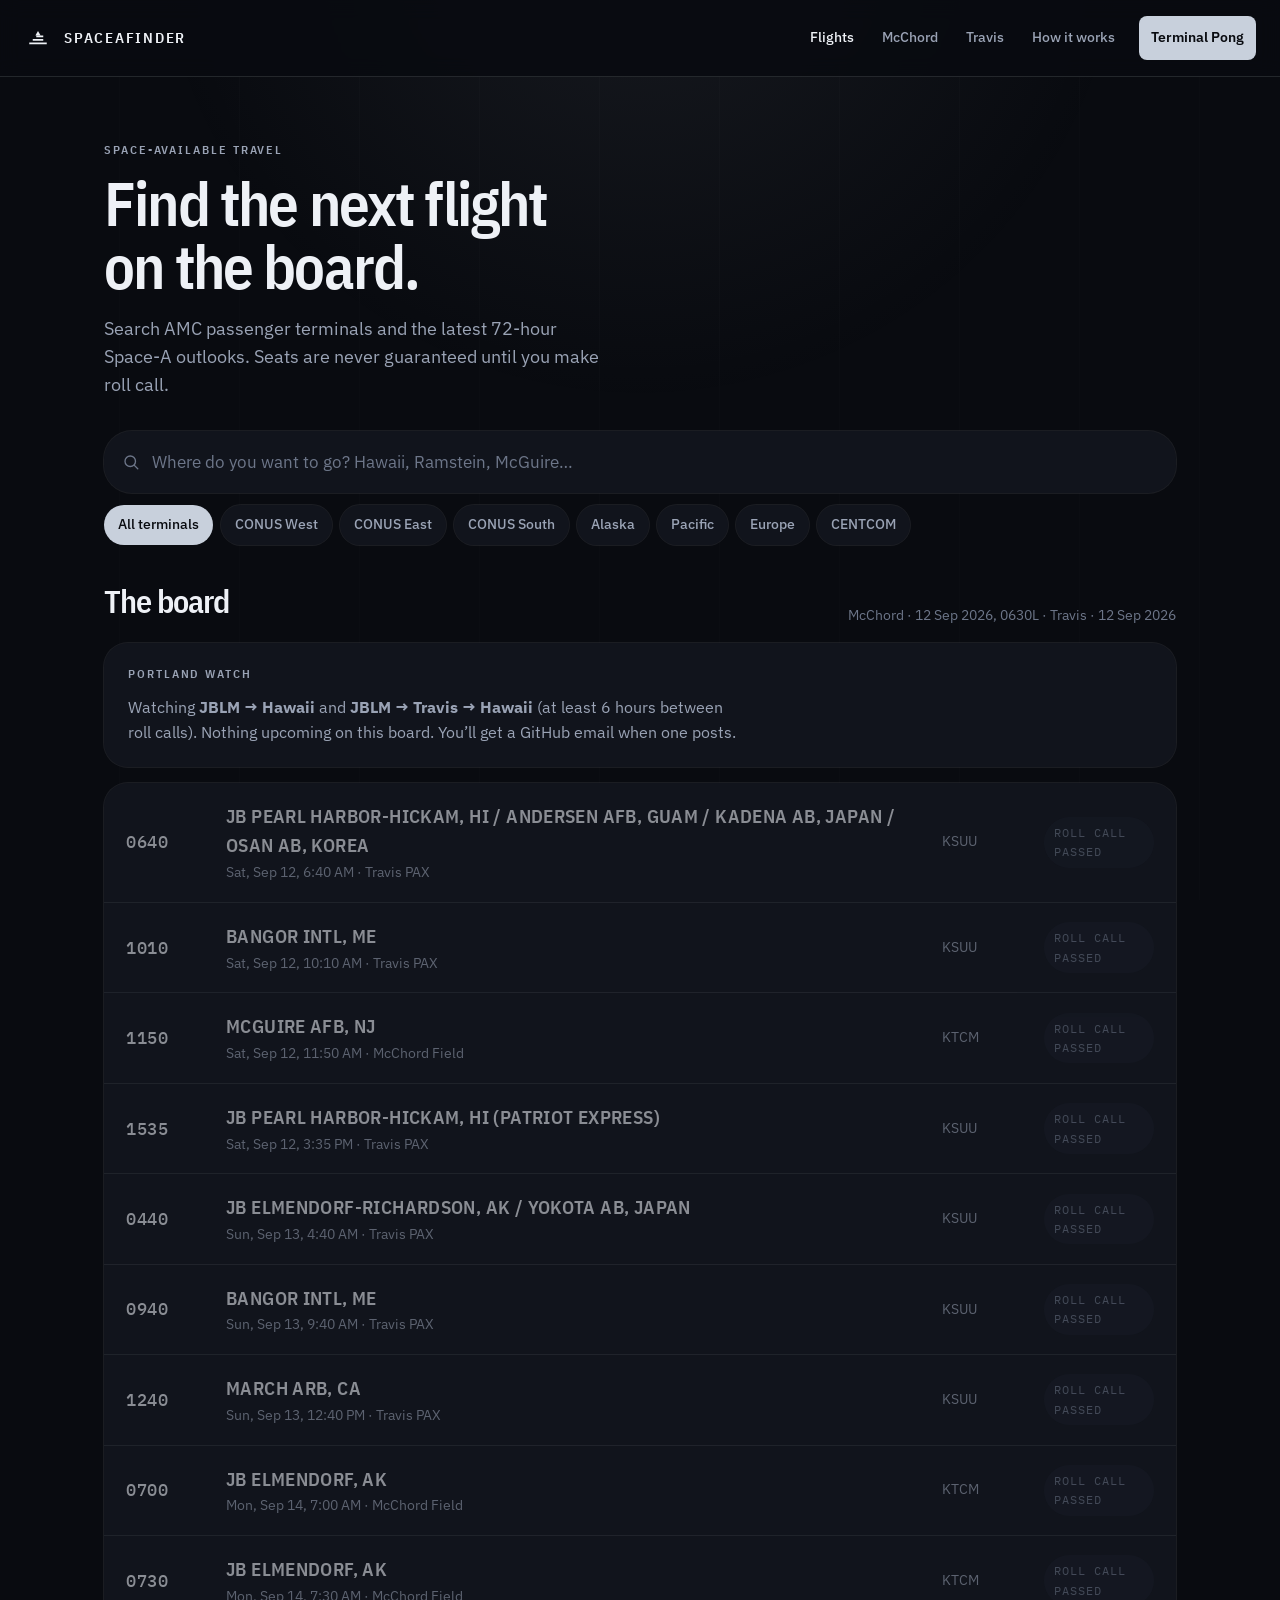
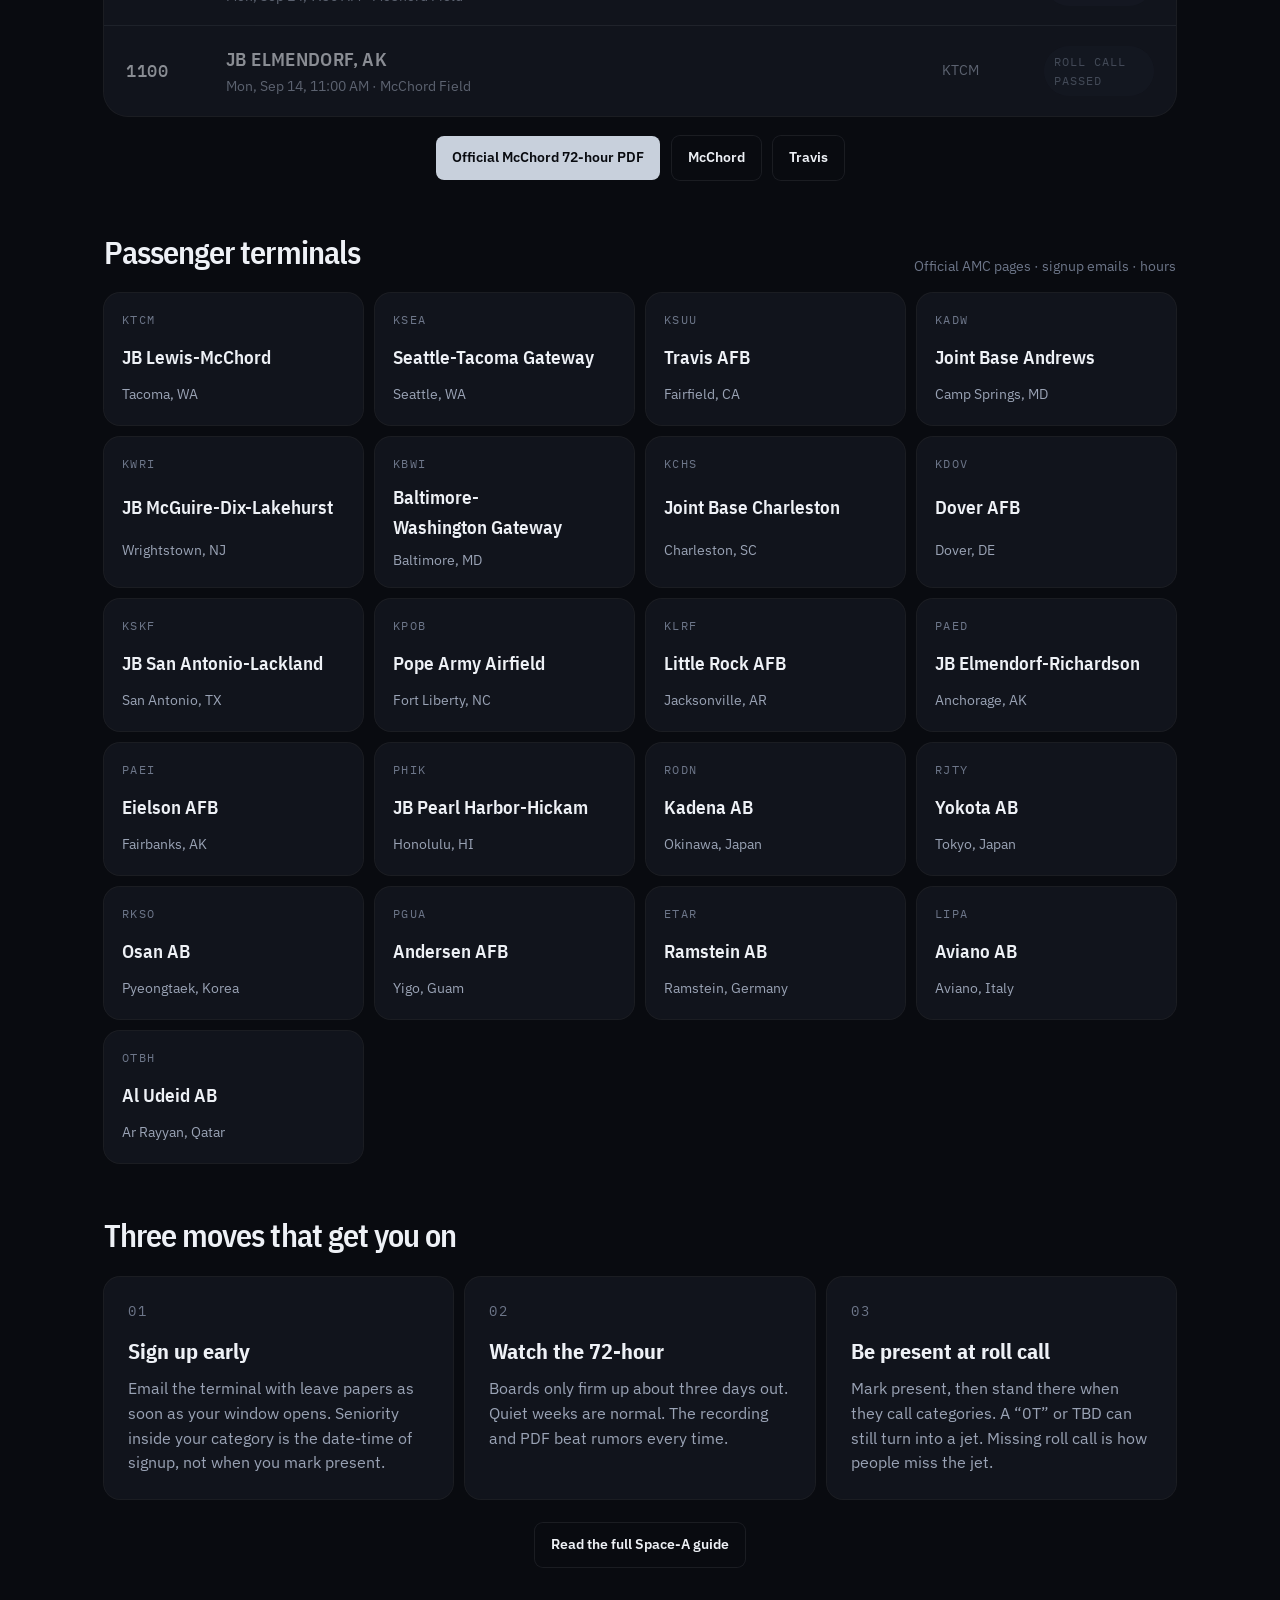
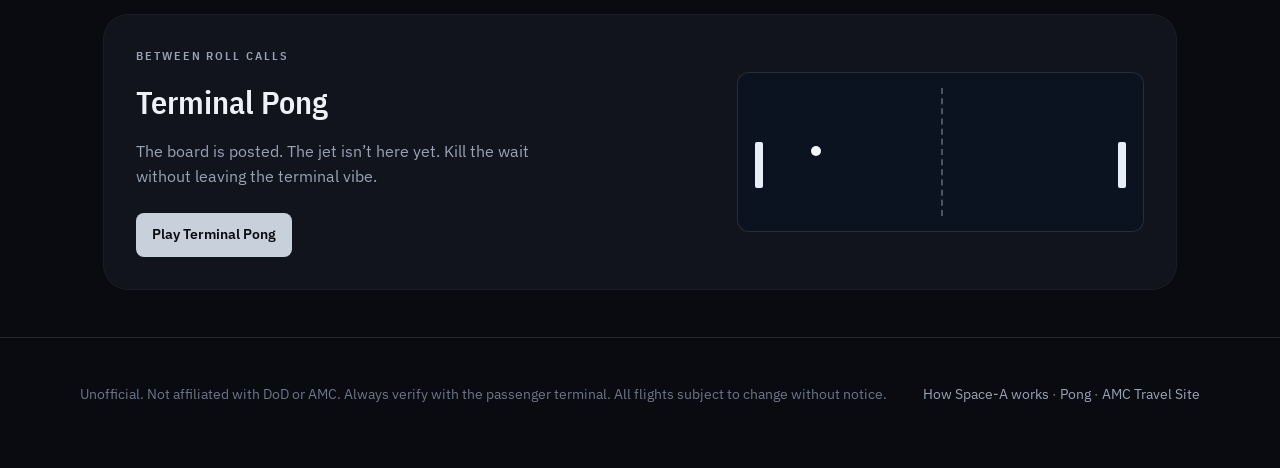
==== commit 30258b6b: "Watch JBLM→Hawaii and JBLM→Travis→Hawaii Comment on issue #1 when a new match posts so GitHub can em" ====
--- a/index.html
+++ b/index.html
@@ -50,7 +50,8 @@
       <h2>The board</h2>
       <div class="meta" id="asof"></div>
     </div>
-    <div class="board" id="board"></div>
+    <div class="watch-card" id="watch" hidden></div>
+    <div class="board" id="board" style="margin-top:16px"></div>
     <div class="cta-row" style="margin-top:20px">
       <a class="btn btn-primary" href="https://www.amc.af.mil/Portals/12/AMC%20Tvl%20Pg/Passenger%20Terminals/AMC%20CONUS%20Terminals/Joint%20Base%20Lewis-McChord%20Passenger%20Terminal/TCM72hr.pdf">Official McChord 72-hour PDF</a>
       <a class="btn btn-ghost" href="jblm.html">McChord</a>
--- a/css/site.css
+++ b/css/site.css
@@ -316,6 +316,22 @@
 }
 .empty p { color: var(--fg-muted); margin: var(--space-3) auto 0; max-width: 42ch; }
 
+.watch-card {
+  background: var(--bg-elevated);
+  box-shadow: var(--shadow);
+  border-radius: var(--radius-xl);
+  padding: 22px 24px;
+  display: grid;
+  gap: var(--space-3);
+}
+.watch-card .kicker { margin-bottom: 0; }
+.watch-card p { margin: 0; color: var(--fg-muted); max-width: 62ch; }
+.watch-card ul { margin: 0; padding-left: 1.15em; display: grid; gap: 8px; }
+.watch-card li { color: var(--fg); }
+.board-row.watch {
+  box-shadow: inset 3px 0 0 var(--tent);
+}
+
 .cta-row {
   display: flex;
   flex-wrap: wrap;
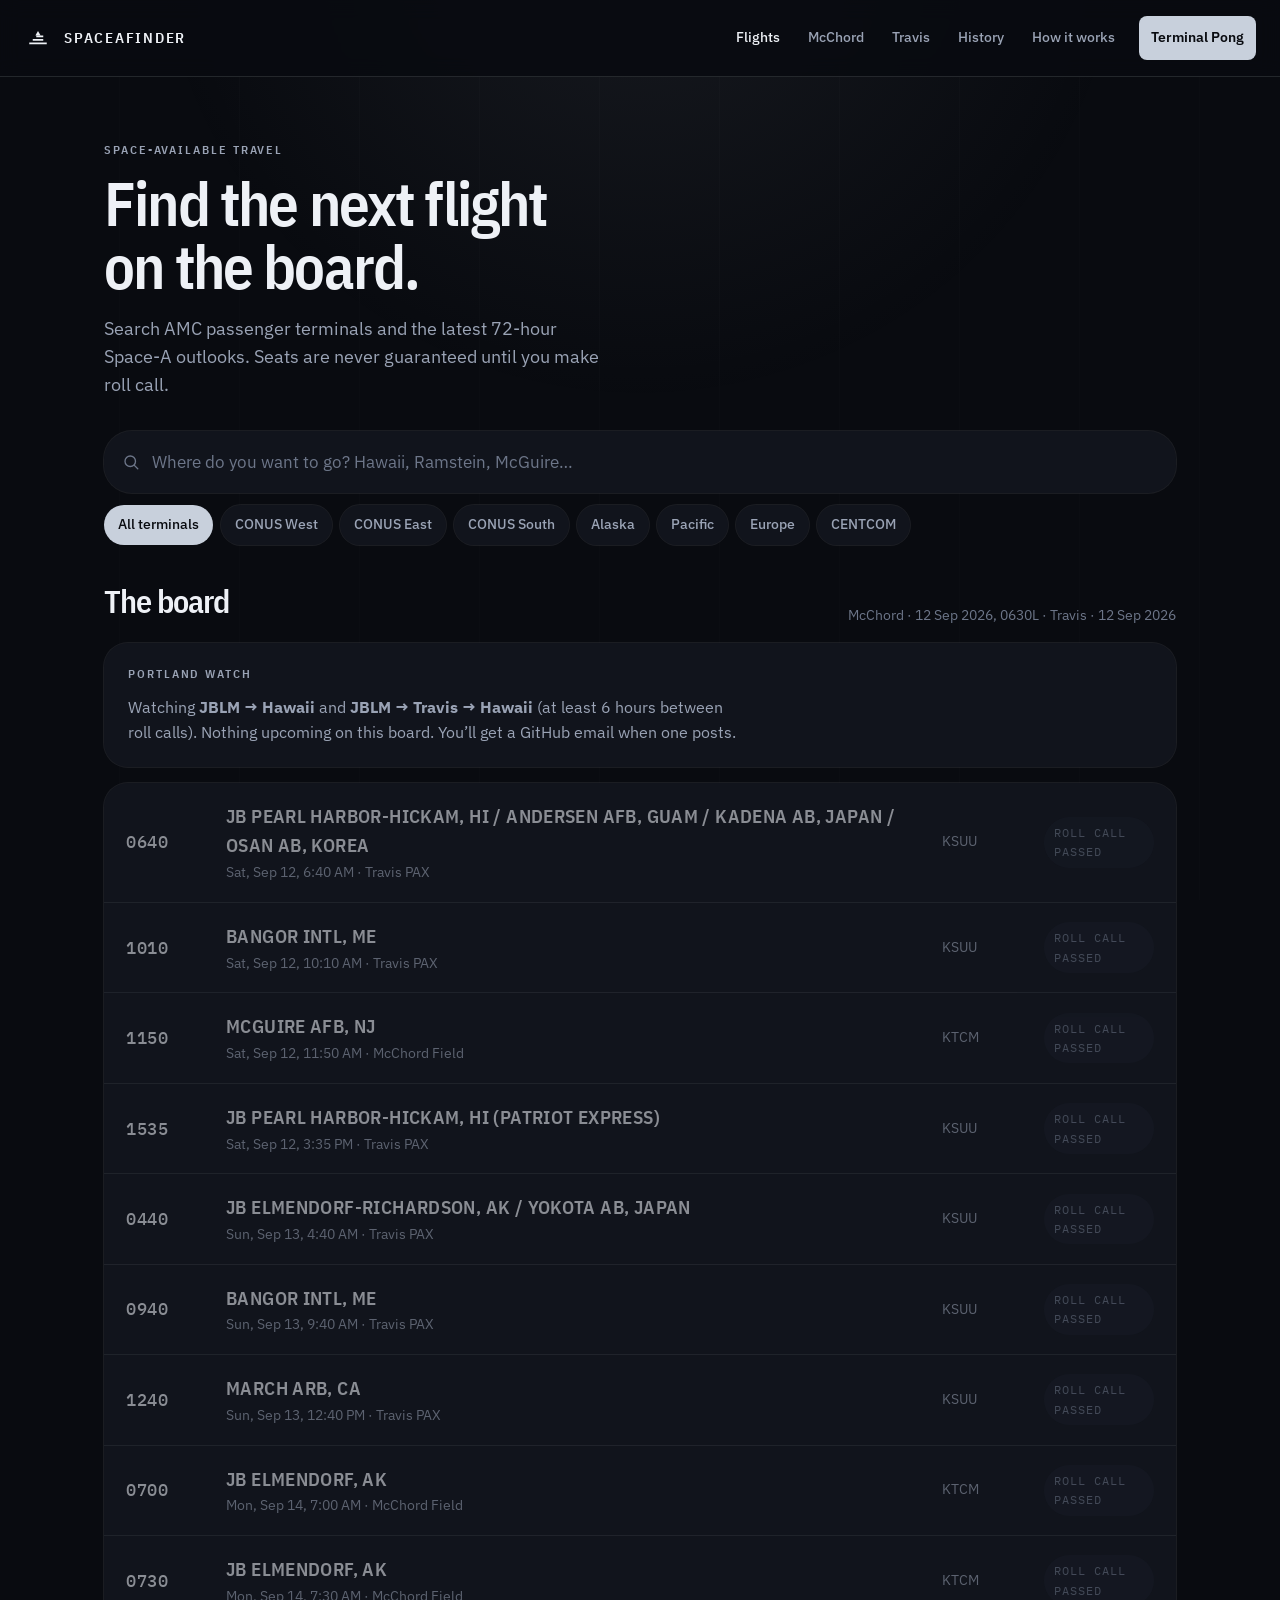
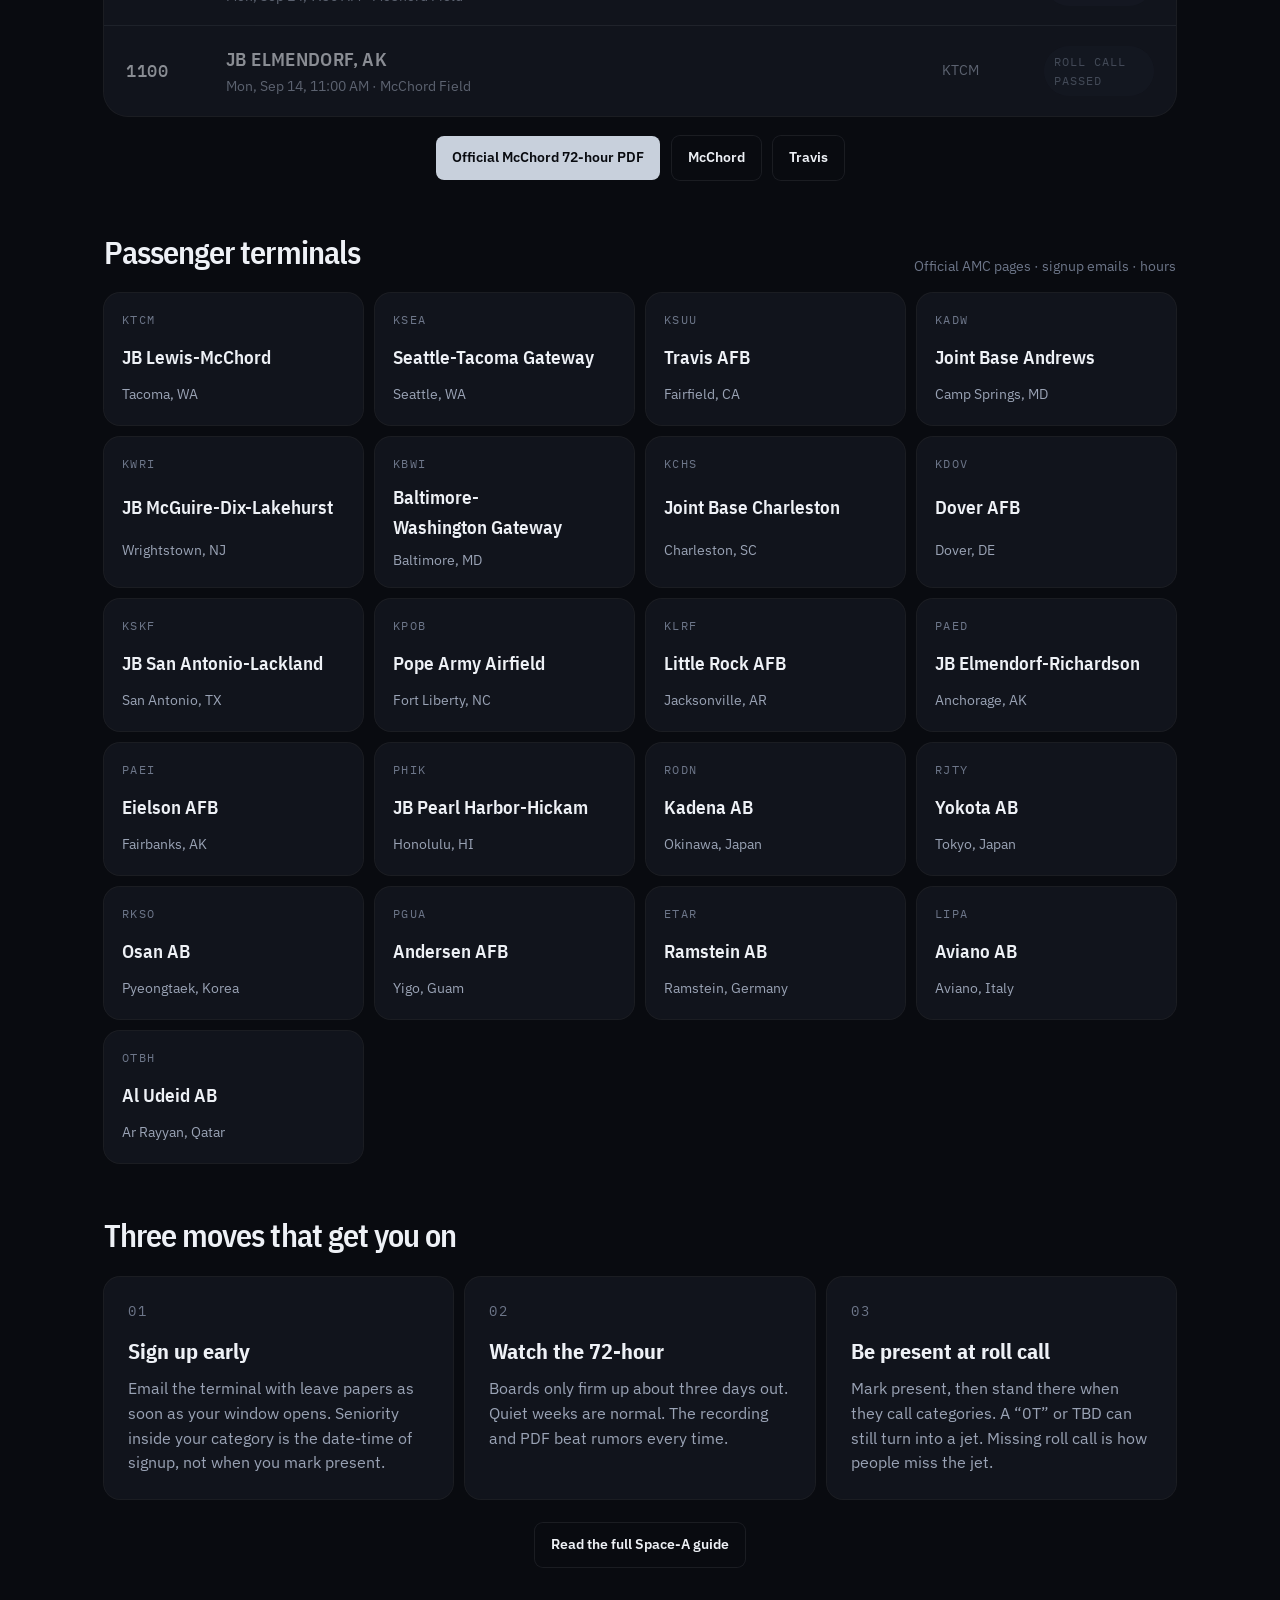
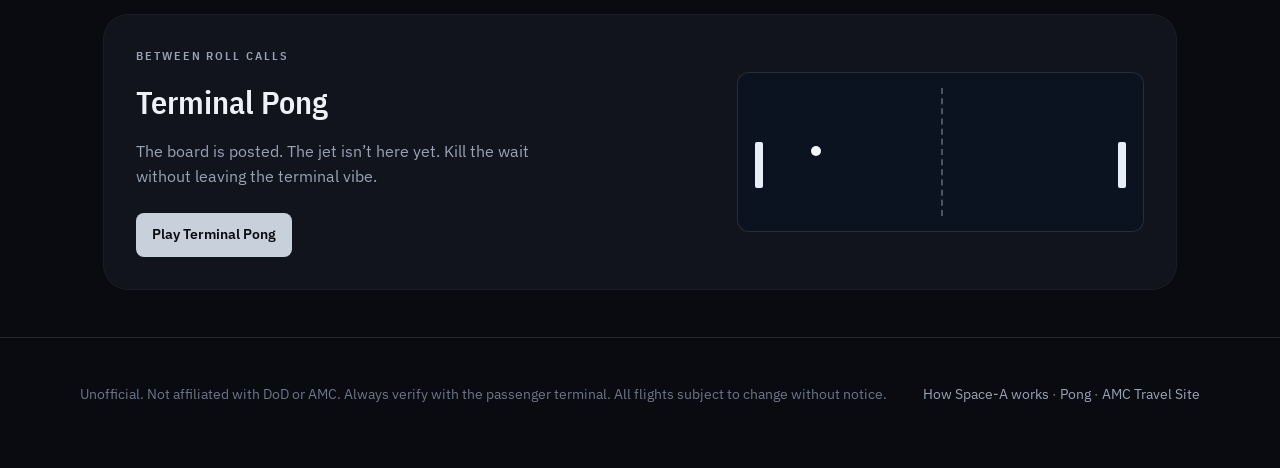
==== commit c891d9ca: "Keep roll-call history and probe Travis 30-day PDFs Archive passed 72-hour flights plus official McC" ====
--- a/index.html
+++ b/index.html
@@ -27,6 +27,7 @@
       <a class="active" href="index.html">Flights</a>
       <a href="jblm.html">McChord</a>
       <a href="travis.html">Travis</a>
+      <a href="history.html">History</a>
       <a href="guide.html">How it works</a>
       <a class="pong-link" href="pong.html">Terminal Pong</a>
     </nav>
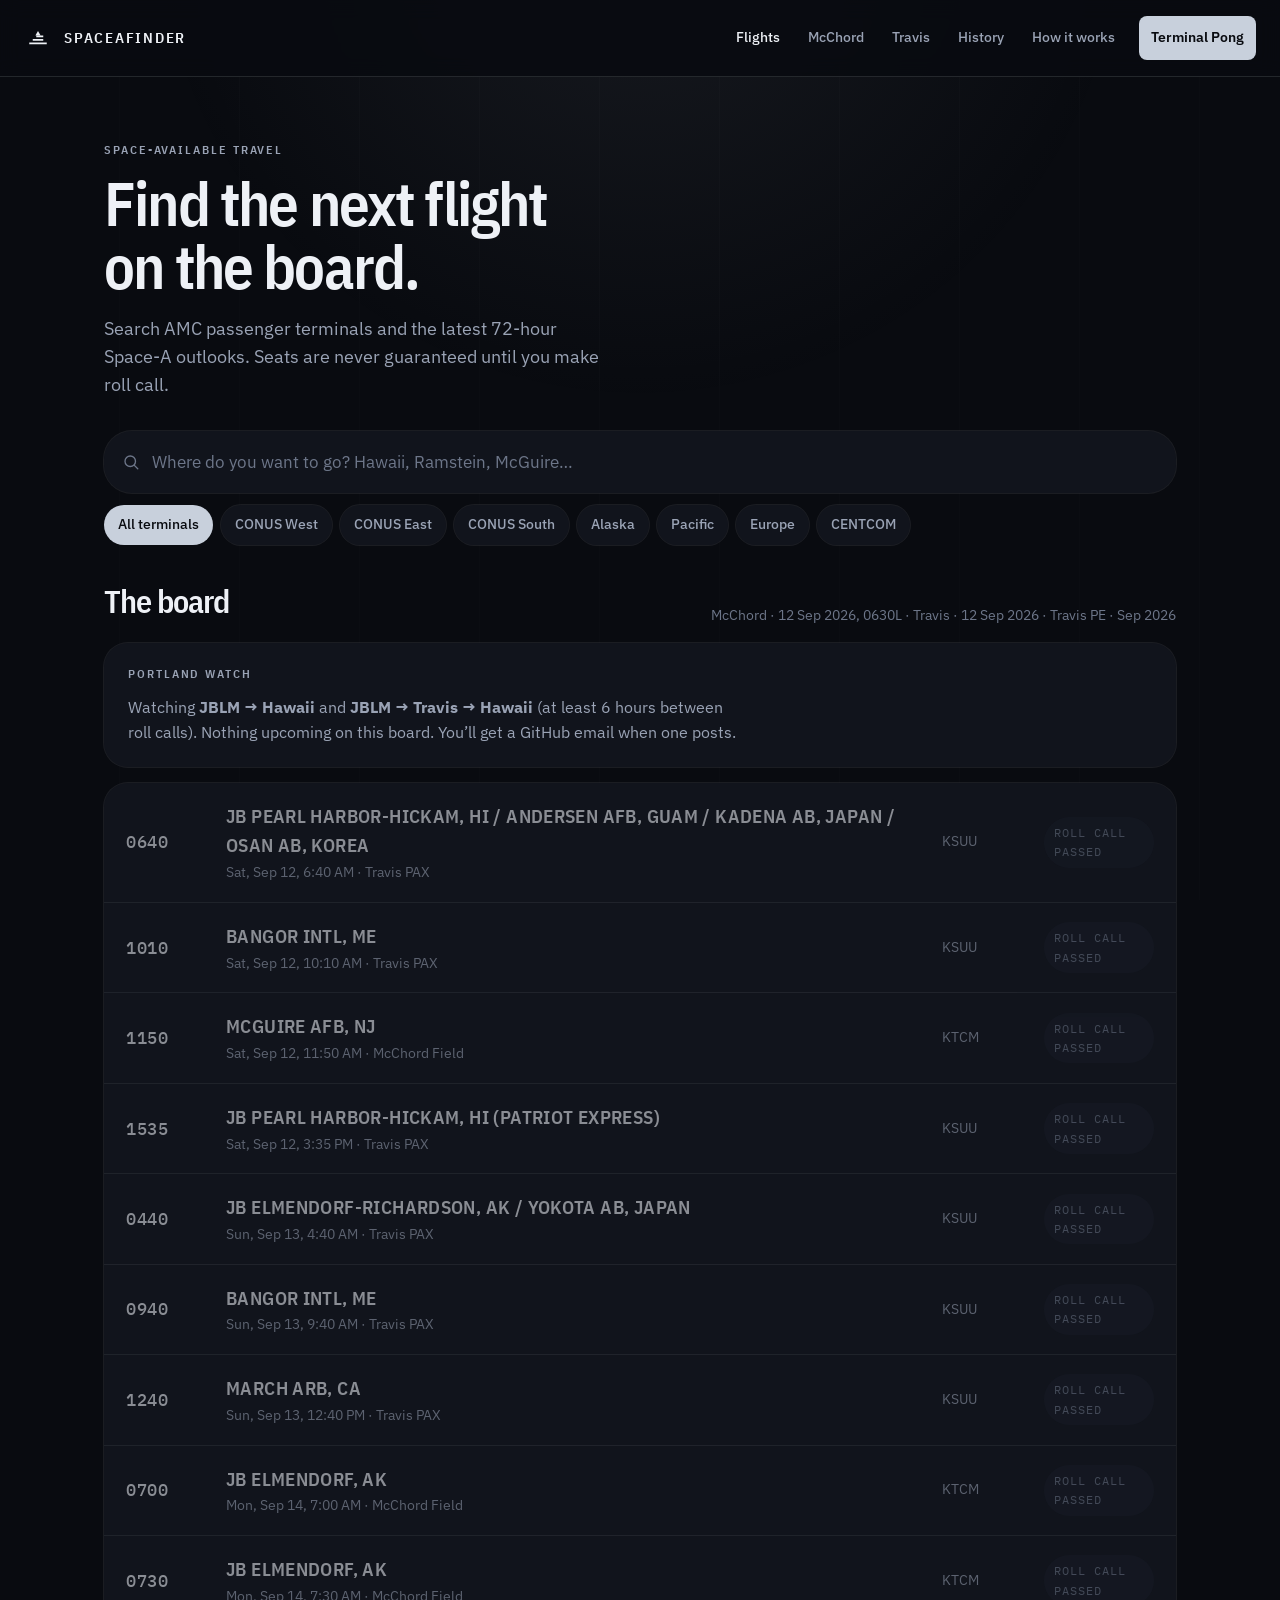
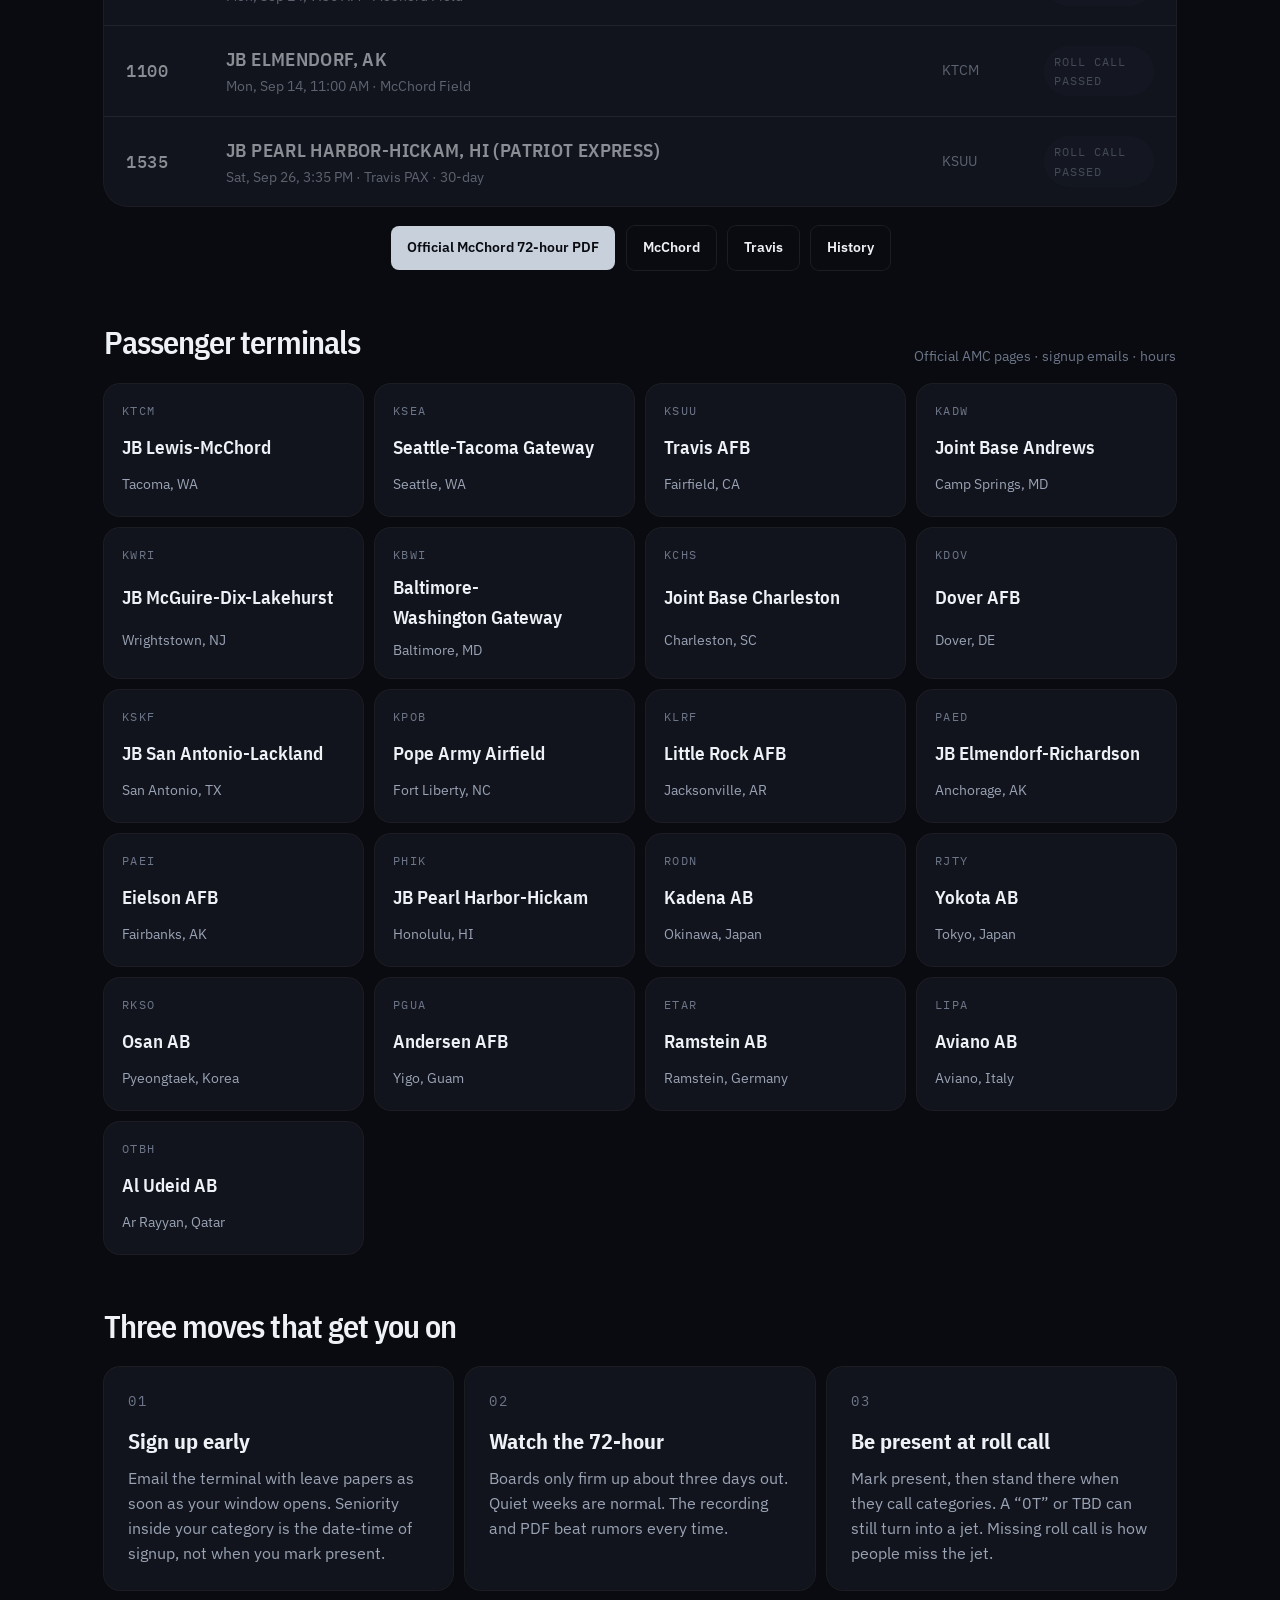
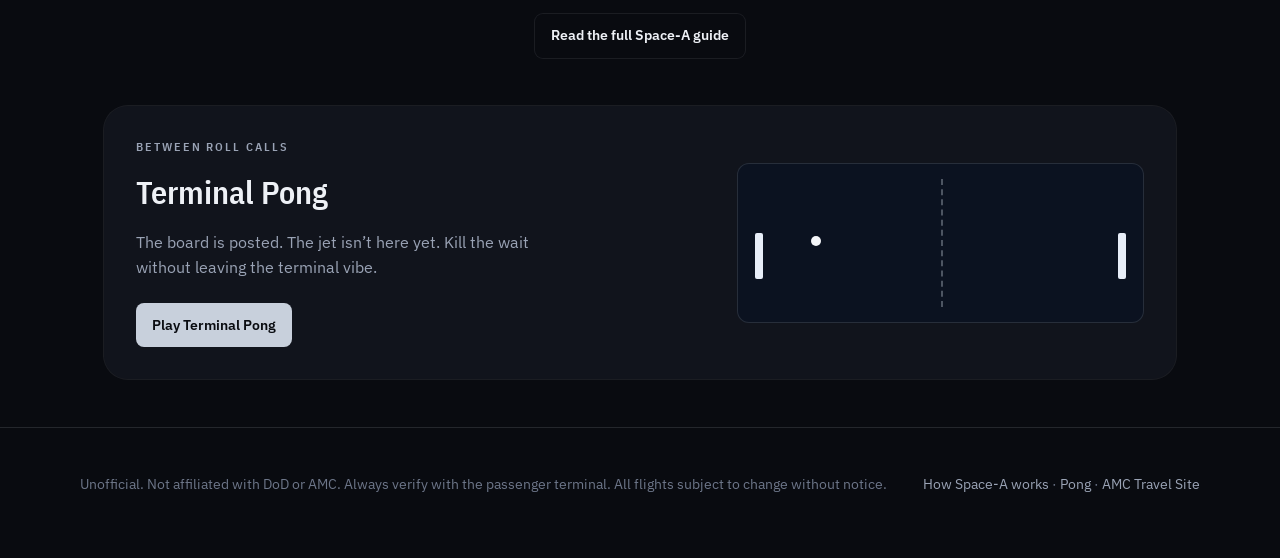
==== commit 1d7d6a8f: "Parse Travis 30-day Patriot Express and keep roll-call history Use TRAVIS_30DAY_01MMMYYYY.pdf, reuse" ====
--- a/index.html
+++ b/index.html
@@ -57,6 +57,7 @@
       <a class="btn btn-primary" href="https://www.amc.af.mil/Portals/12/AMC%20Tvl%20Pg/Passenger%20Terminals/AMC%20CONUS%20Terminals/Joint%20Base%20Lewis-McChord%20Passenger%20Terminal/TCM72hr.pdf">Official McChord 72-hour PDF</a>
       <a class="btn btn-ghost" href="jblm.html">McChord</a>
       <a class="btn btn-ghost" href="travis.html">Travis</a>
+      <a class="btn btn-ghost" href="history.html">History</a>
     </div>
   </section>
 
--- a/css/site.css
+++ b/css/site.css
@@ -557,6 +557,7 @@
   font-size: var(--text-xs);
 }
 .cat-table td:first-child { font-family: var(--font-mono); color: var(--fg); }
+.cat-table td.num { font-family: var(--font-mono); font-variant-numeric: tabular-nums; }
 
 .site-footer {
   border-top: 1px solid var(--border);
